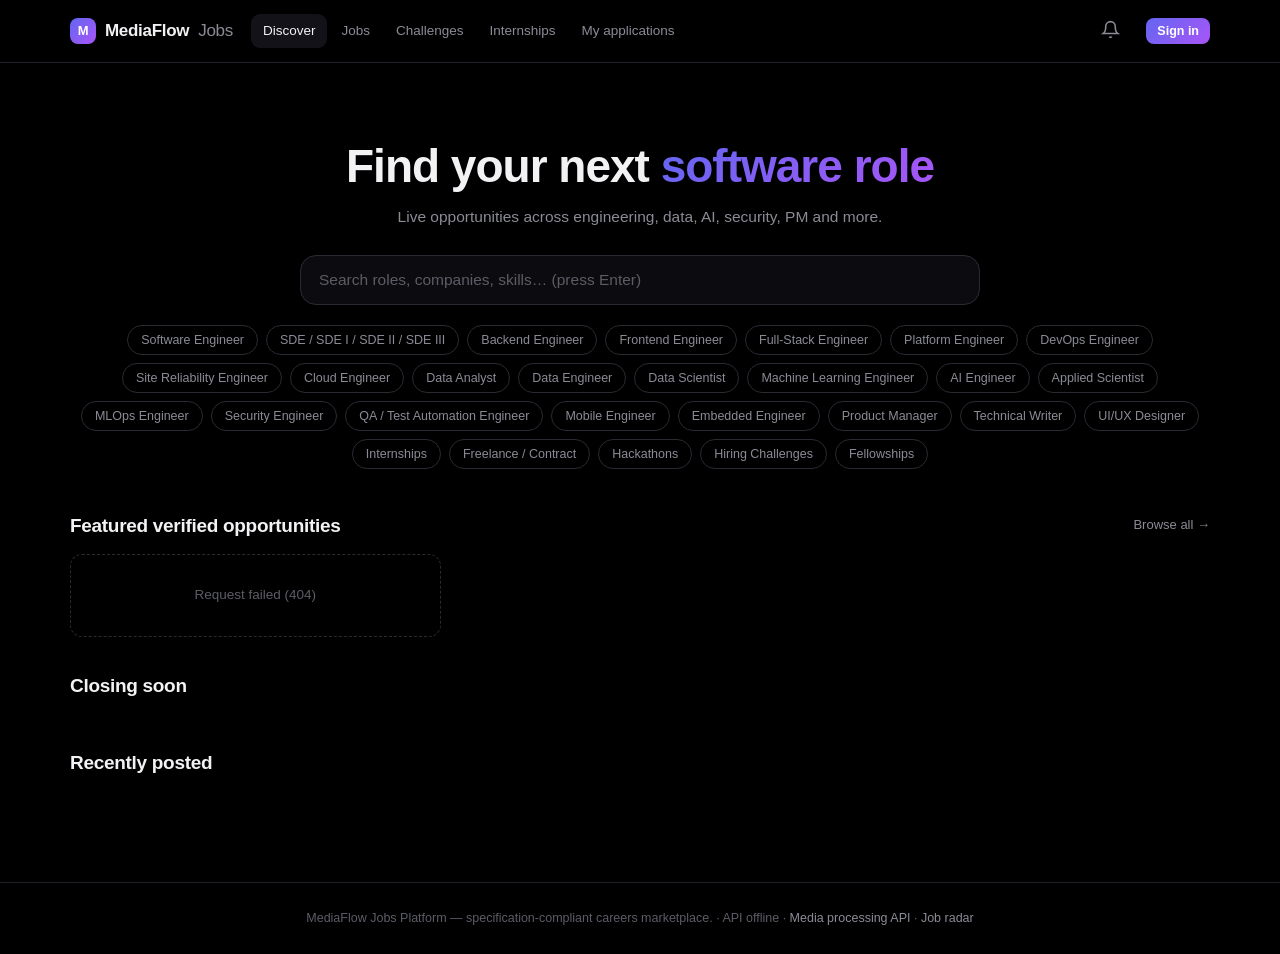
==== public/jobs.html @ 520ce25c "feat: MediaFlow jobs marketplace — auth, pipeline, careers SPA - api/marketplace.py: /api/mf/* platf" ====
<!DOCTYPE html>
<html lang="en">
<head>
<meta charset="UTF-8">
<meta name="viewport" content="width=device-width, initial-scale=1.0">
<meta name="description" content="MediaFlow Jobs — LinkedIn/Unstop-style software careers platform: live opportunities, application pipeline, resume processing.">
<title>MediaFlow Jobs — Software Careers Platform</title>
<style>
:root{
  --bg:#000;--card:#0c0c10;--card2:#121218;--line:#1f1f26;--line2:#2a2a33;
  --txt:#f2f2f5;--mut:#8b8b96;--dim:#5c5c66;
  --ind:#6366f1;--pur:#a855f7;--grad:linear-gradient(135deg,#6366f1,#a855f7);
  --ok:#10b981;--warn:#f59e0b;--bad:#ef4444;
  --r:14px;
}
*{margin:0;padding:0;box-sizing:border-box}
html{scroll-behavior:smooth}
body{background:var(--bg);color:var(--txt);font-family:Inter,-apple-system,BlinkMacSystemFont,"Segoe UI",Roboto,sans-serif;line-height:1.55;-webkit-font-smoothing:antialiased}
a{color:inherit;text-decoration:none}
button{font-family:inherit;cursor:pointer;border:none;background:none;color:inherit}
input,textarea,select{font-family:inherit;color:var(--txt);background:var(--card2);border:1px solid var(--line);border-radius:10px;padding:10px 12px;font-size:14px;outline:none;width:100%}
input:focus,textarea:focus,select:focus{border-color:var(--ind)}
::placeholder{color:var(--dim)}

/* nav */
header{position:sticky;top:0;z-index:50;background:rgba(0,0,0,.82);backdrop-filter:blur(14px);border-bottom:1px solid var(--line)}
.nav{max-width:1180px;margin:0 auto;padding:0 20px;height:62px;display:flex;align-items:center;gap:18px}
.logo{display:flex;align-items:center;gap:9px;font-weight:700;font-size:17px;letter-spacing:-.3px;white-space:nowrap}
.logo .mark{width:26px;height:26px;border-radius:8px;background:var(--grad);display:grid;place-items:center;font-size:13px;color:#fff}
.navlinks{display:flex;gap:2px;overflow-x:auto;flex:1;scrollbar-width:none}
.navlinks::-webkit-scrollbar{display:none}
.navlinks a{padding:7px 12px;border-radius:9px;color:var(--mut);font-size:13.5px;font-weight:500;white-space:nowrap;transition:.15s}
.navlinks a:hover{color:var(--txt);background:var(--card2)}
.navlinks a.on{color:var(--txt);background:var(--card2)}
.bell{position:relative;padding:8px;border-radius:9px;color:var(--mut)}
.bell:hover{color:var(--txt);background:var(--card2)}
.bell .dot{position:absolute;top:5px;right:5px;min-width:16px;height:16px;border-radius:9px;background:var(--pur);font-size:10px;font-weight:700;display:none;place-items:center;padding:0 4px}
.bell.has .dot{display:grid}
.btn{padding:9px 16px;border-radius:10px;font-size:13.5px;font-weight:600;transition:.15s;white-space:nowrap}
.btn.pri{background:var(--grad);color:#fff}
.btn.pri:hover{filter:brightness(1.15)}
.btn.gh{border:1px solid var(--line2);color:var(--txt)}
.btn.gh:hover{background:var(--card2)}
.btn.sm{padding:6px 11px;font-size:12.5px;border-radius:8px}
.btn:disabled{opacity:.45;cursor:not-allowed}

/* layout */
main{max-width:1180px;margin:0 auto;padding:26px 20px 90px}
.view{display:none;animation:fade .18s ease}
.view.on{display:block}
@keyframes fade{from{opacity:0;transform:translateY(4px)}to{opacity:1}}
.grid{display:grid;gap:14px}
.g2{grid-template-columns:1fr 1fr}
.g3{grid-template-columns:repeat(3,1fr)}
.g4{grid-template-columns:repeat(4,1fr)}
@media(max-width:900px){.g3,.g4{grid-template-columns:1fr 1fr}}
@media(max-width:600px){.g2,.g3,.g4{grid-template-columns:1fr}}

/* hero */
.hero{padding:52px 0 8px;text-align:center}
.hero h1{font-size:clamp(30px,5vw,46px);font-weight:800;letter-spacing:-1px;line-height:1.12}
.hero h1 span{background:var(--grad);-webkit-background-clip:text;background-clip:text;color:transparent}
.hero p{color:var(--mut);margin-top:12px;font-size:15.5px}
.searchwrap{max-width:680px;margin:26px auto 0;position:relative}
.bigsearch{padding:15px 18px;border-radius:16px;font-size:15.5px;background:var(--card);border:1px solid var(--line2)}
.sug{position:absolute;left:0;right:0;top:calc(100% + 6px);background:var(--card);border:1px solid var(--line2);border-radius:12px;overflow:hidden;display:none;text-align:left;box-shadow:0 18px 50px rgba(0,0,0,.6)}
.sug.on{display:block}
.sug div{padding:10px 15px;font-size:13.5px;color:var(--mut);cursor:pointer}
.sug div:hover{background:var(--card2);color:var(--txt)}

/* chips */
.chips{display:flex;gap:8px;flex-wrap:wrap;justify-content:center;margin-top:20px}
.chip{padding:7px 13px;border-radius:999px;border:1px solid var(--line2);color:var(--mut);font-size:12.5px;font-weight:500;transition:.15s}
.chip:hover,.chip.on{color:#fff;border-color:transparent;background:var(--grad)}
.filters{display:flex;gap:10px;flex-wrap:wrap;margin:18px 0}
.filters select,.filters input{width:auto;min-width:140px;font-size:13px}

/* cards */
.jcard{background:var(--card);border:1px solid var(--line);border-radius:var(--r);padding:18px;display:flex;flex-direction:column;gap:10px;transition:.15s;cursor:pointer;position:relative}
.jcard:hover{border-color:var(--ind);transform:translateY(-2px)}
.jcard .top{display:flex;gap:12px;align-items:center}
.jcard .av{width:42px;height:42px;border-radius:11px;background:var(--grad);display:grid;place-items:center;font-weight:800;font-size:16px;color:#fff;flex-shrink:0}
.jcard h3{font-size:15px;font-weight:650;letter-spacing:-.2px}
.jcard .co{font-size:12.5px;color:var(--mut)}
.jcard .meta{display:flex;gap:6px;flex-wrap:wrap}
.tag{font-size:11px;padding:3px 9px;border-radius:999px;background:var(--card2);color:var(--mut);border:1px solid var(--line)}
.tag.skill{color:#b9b8ff;border-color:#3b3b6d}
.badge{font-size:10.5px;padding:2px 8px;border-radius:999px;background:rgba(16,185,129,.12);color:var(--ok);border:1px solid rgba(16,185,129,.25);font-weight:600}
.sal{font-size:13px;font-weight:600;color:#c9c7ff}
.days{font-size:11.5px;color:var(--warn)}
.savebtn{position:absolute;top:14px;right:14px;font-size:15px;color:var(--dim);padding:6px;border-radius:8px}
.savebtn:hover{background:var(--card2)}
.savebtn.saved{color:#f59e0b}
.sechead{display:flex;justify-content:space-between;align-items:center;margin:34px 0 14px}
.sechead h2{font-size:19px;font-weight:700;letter-spacing:-.3px}
.sechead .more{font-size:13px;color:var(--mut)}

/* detail */
.dhero{background:var(--card);border:1px solid var(--line);border-radius:var(--r);padding:26px}
.dhero h1{font-size:24px;font-weight:750;letter-spacing:-.4px;margin-top:12px}
.dhero .desc{margin-top:16px;color:#c8c8cf;font-size:14.5px;white-space:pre-wrap}
.actions{display:flex;gap:10px;margin-top:18px;flex-wrap:wrap}
.stat{background:var(--card);border:1px solid var(--line);border-radius:12px;padding:13px 16px;font-size:13px;color:var(--mut)}
.stat b{display:block;color:var(--txt);font-size:19px;font-weight:700}

/* kanban */
.kan{display:grid;grid-template-columns:repeat(6,minmax(230px,1fr));gap:12px;overflow-x:auto;padding-bottom:10px}
.kcol{background:var(--card);border:1px solid var(--line);border-radius:var(--r);padding:12px;min-width:230px}
.kcol h4{font-size:12px;letter-spacing:1px;color:var(--mut);text-transform:uppercase;display:flex;justify-content:space-between;margin-bottom:10px}
.kcard{background:var(--card2);border:1px solid var(--line);border-radius:11px;padding:12px;margin-bottom:9px;font-size:13px}
.kcard b{display:block;font-size:13.5px;margin-bottom:2px}
.kcard .co{color:var(--mut);font-size:12px}
.kcard .mv{display:flex;gap:5px;flex-wrap:wrap;margin-top:9px}
.kcard .mv button{font-size:10.5px;padding:3px 8px;border-radius:6px;border:1px solid var(--line2);color:var(--mut)}
.kcard .mv button:hover{color:#fff;border-color:var(--ind)}
.kcard .note{margin-top:8px;font-size:12px;color:var(--mut)}
.empty{border:1.5px dashed var(--line2);border-radius:12px;padding:30px;text-align:center;color:var(--dim);font-size:13.5px}

/* modal / toast */
.overlay{position:fixed;inset:0;background:rgba(0,0,0,.72);z-index:100;display:none;place-items:center;padding:20px}
.overlay.on{display:grid}
.modal{background:var(--card);border:1px solid var(--line2);border-radius:16px;padding:26px;max-width:420px;width:100%}
.modal h3{font-size:17px;margin-bottom:6px}
.modal p{font-size:13px;color:var(--mut);margin-bottom:16px}
.modal .row{display:flex;gap:9px;margin-top:12px}
#toast{position:fixed;bottom:24px;left:50%;transform:translateX(-50%);z-index:200;display:flex;flex-direction:column;gap:8px;align-items:center}
.tst{background:var(--card2);border:1px solid var(--line2);padding:11px 18px;border-radius:11px;font-size:13.5px;box-shadow:0 10px 40px rgba(0,0,0,.5);animation:fade .2s}
.tst.ok{border-color:rgba(16,185,129,.4)}
.tst.bad{border-color:rgba(239,68,68,.4)}
.pager{display:flex;gap:8px;justify-content:center;margin-top:20px;align-items:center;font-size:13px;color:var(--mut)}
.notif{background:var(--card);border:1px solid var(--line);border-radius:12px;padding:14px 16px;display:flex;justify-content:space-between;gap:14px;align-items:center}
.notif.unread{border-color:#3b3b6d}
.notif .t{font-size:13.5px;font-weight:600}
.notif .b{font-size:12.5px;color:var(--mut)}
.notif .w{font-size:11px;color:var(--dim);white-space:nowrap}
.pill{font-size:10.5px;padding:2px 9px;border-radius:999px;font-weight:600}
.pill.st-SAVED{background:rgba(99,102,241,.15);color:#a5a4ff}
.pill.st-APPLIED{background:rgba(59,130,246,.15);color:#7fb0ff}
.pill.st-SCREENING{background:rgba(245,158,11,.15);color:#fbbf24}
.pill.st-INTERVIEW{background:rgba(168,85,247,.15);color:#c99bff}
.pill.st-OFFER{background:rgba(16,185,129,.15);color:#34d399}
.pill.st-REJECTED{background:rgba(239,68,68,.15);color:#f87171}
.pill.fn-QUEUED{background:rgba(99,102,241,.15);color:#a5a4ff}
.pill.fn-PROCESSING{background:rgba(245,158,11,.15);color:#fbbf24}
.pill.fn-COMPLETED{background:rgba(16,185,129,.15);color:#34d399}
.pill.fn-FAILED{background:rgba(239,68,68,.15);color:#f87171}
.notearea{width:100%;min-height:64px;font-size:12.5px}
footer{border-top:1px solid var(--line);padding:26px 20px;text-align:center;color:var(--dim);font-size:12.5px}
.hidden{display:none!important}
</style>
</head>
<body>

<header>
  <nav class="nav">
    <a class="logo" href="#/"><span class="mark">M</span> MediaFlow <span style="color:var(--mut);font-weight:500">Jobs</span></a>
    <div class="navlinks" id="navlinks">
      <a href="#/" data-v="discover">Discover</a>
      <a href="#/jobs" data-v="jobs">Jobs</a>
      <a href="#/challenges" data-v="challenges">Challenges</a>
      <a href="#/internships" data-v="internships">Internships</a>
      <a href="#/applications" data-v="applications">My applications</a>
    </div>
    <button class="bell" id="bell" title="Notifications"><svg width="19" height="19" viewBox="0 0 24 24" fill="none" stroke="currentColor" stroke-width="2"><path d="M18 8a6 6 0 0 0-12 0c0 7-3 9-3 9h18s-3-2-3-9"/><path d="M13.7 21a2 2 0 0 1-3.4 0"/></svg><span class="dot" id="bellN">0</span></button>
    <button class="btn pri sm" id="authBtn" onclick="Auth.open()">Sign in</button>
    <button class="btn gh sm hidden" id="meBtn" onclick="go('#/profile')"></button>
  </nav>
</header>

<main>
  <!-- DISCOVER -->
  <section class="view" id="v-discover">
    <div class="hero">
      <h1>Find your next <span>software role</span></h1>
      <p>Live opportunities across engineering, data, AI, security, PM and more.</p>
      <div class="searchwrap">
        <input class="bigsearch" id="q1" placeholder="Search roles, companies, skills… (press Enter)">
        <div class="sug" id="sug1"></div>
      </div>
      <div class="chips" id="catChips"></div>
    </div>
    <div class="sechead"><h2>Featured verified opportunities</h2><a class="more" href="#/jobs">Browse all →</a></div>
    <div class="grid g3" id="featJobs"></div>
    <div class="sechead"><h2>Closing soon</h2></div>
    <div class="grid g4" id="soonJobs"></div>
    <div class="sechead"><h2>Recently posted</h2></div>
    <div class="grid g4" id="newJobs"></div>
  </section>

  <!-- JOBS LIST -->
  <section class="view" id="v-jobs">
    <h1 style="font-size:26px;font-weight:750;letter-spacing:-.5px" id="jobsTitle">All opportunities</h1>
    <div class="filters">
      <input id="fQ" placeholder="Search…" style="min-width:200px">
      <select id="fCat"><option value="">Category: all</option></select>
      <select id="fRemote"><option value="">Work mode: all</option><option>Remote</option><option>Hybrid</option><option>On-site</option></select>
      <select id="fEmp"><option value="">Type: all</option><option>Full-time</option><option>Internship</option><option>Challenge</option><option>Fellowship</option><option>Contract</option></select>
      <input id="fLoc" placeholder="Location…" style="min-width:130px">
      <button class="btn pri sm" onclick="Jobs.search(1)">Apply</button>
    </div>
    <div class="grid g3" id="jobGrid"></div>
    <div class="pager" id="jobPager"></div>
  </section>

  <!-- JOB DETAIL -->
  <section class="view" id="v-detail">
    <button class="btn gh sm" onclick="history.back()" style="margin-bottom:16px">← Back</button>
    <div class="dhero" id="dWrap"></div>
    <div class="sechead"><h2>Similar opportunities</h2></div>
    <div class="grid g3" id="simJobs"></div>
  </section>

  <!-- APPLICATIONS KANBAN -->
  <section class="view" id="v-applications">
    <div style="display:flex;justify-content:space-between;align-items:center;flex-wrap:wrap;gap:12px">
      <h1 style="font-size:24px;font-weight:750;letter-spacing:-.4px">My pipeline</h1>
      <span style="font-size:12.5px;color:var(--mut)" id="authWarn"></span>
    </div>
    <div class="kan" id="kanban" style="margin-top:18px"></div>
  </section>

  <!-- NOTIFICATIONS -->
  <section class="view" id="v-notifications">
    <h1 style="font-size:24px;font-weight:750;letter-spacing:-.4px;margin-bottom:18px">Notifications</h1>
    <div class="grid" id="notifList"></div>
  </section>

  <!-- PROFILE -->
  <section class="view" id="v-profile">
    <h1 style="font-size:24px;font-weight:750;letter-spacing:-.4px;margin-bottom:18px">My profile</h1>
    <div class="grid g2">
      <div class="jcard" style="cursor:default">
        <h3 style="font-size:15px">Profile details</h3>
        <label style="font-size:12px;color:var(--mut)">Display name</label>
        <input id="pName">
        <label style="font-size:12px;color:var(--mut)">Headline</label>
        <input id="pHead" placeholder="e.g. AI Engineer @ LPU · building agents">
        <label style="font-size:12px;color:var(--mut)">Location</label>
        <input id="pLoc" placeholder="e.g. Bengaluru, India">
        <label style="font-size:12px;color:var(--mut)">Bio</label>
        <textarea id="pBio" rows="3"></textarea>
        <label style="font-size:12px;color:var(--mut)">Profile visibility</label>
        <select id="pVis"><option value="private">Private</option><option value="recruiters">Recruiters only</option><option value="public">Public</option></select>
        <div class="row" style="display:flex;gap:9px;margin-top:12px">
          <button class="btn pri" onclick="Profile.save()">Save changes</button>
        </div>
      </div>
      <div class="grid" style="align-content:start">
        <div class="jcard" style="cursor:default">
          <h3 style="font-size:15px">Resume / portfolio <span style="color:var(--dim);font-weight:400;font-size:11.5px">· processed via MediaFlow pipeline</span></h3>
          <input type="file" id="fileIn" accept=".pdf,.png,.jpg,.jpeg,.webp,.zip,.mp4,.mp3,.wav,.txt" style="padding:8px">
          <button class="btn pri sm" onclick="Files.upload()">Upload</button>
          <div class="grid" id="fileList" style="margin-top:10px"></div>
        </div>
        <div class="jcard" style="cursor:default">
          <h3 style="font-size:15px">Account</h3>
          <p style="font-size:12.5px;color:var(--mut)">Export everything we store about you, or delete your account permanently.</p>
          <div style="display:flex;gap:9px;flex-wrap:wrap;margin-top:10px">
            <button class="btn gh sm" onclick="Profile.export()">Export my data</button>
            <button class="btn gh sm" style="color:var(--bad)" onclick="Profile.deleteAccount()">Delete account</button>
            <button class="btn gh sm" onclick="Auth.logout()">Sign out</button>
          </div>
        </div>
      </div>
    </div>
  </section>
</main>

<!-- auth modal -->
<div class="overlay" id="authOverlay">
  <div class="modal">
    <h3>Sign in to MediaFlow Jobs</h3>
    <p>Track applications, save roles and upload your resume.</p>
    <div id="oauthBtns" class="grid" style="gap:9px"></div>
    <div id="demoBox" class="hidden">
      <p style="margin:16px 0 8px">Live OAuth isn't configured yet — use the demo sign-in (data is not durable production data).</p>
      <input id="demoEmail" placeholder="you@example.com">
      <input id="demoName" placeholder="Your name" style="margin-top:8px">
      <div class="row"><button class="btn pri" style="flex:1" onclick="Auth.demo()">Continue (demo)</button></div>
    </div>
    <div class="row"><button class="btn gh" style="flex:1" onclick="UI.closeAuth()">Close</button></div>
  </div>
</div>

<div id="toast"></div>
<footer>
  MediaFlow Jobs Platform — specification-compliant careers marketplace.
  <span id="modeNote" style="color:var(--dim)"></span> · <a href="/" style="color:var(--mut)">Media processing API</a> · <a href="/radar" style="color:var(--mut)">Job radar</a>
</footer>

<script>
"use strict";
const API="/api/mf";
const CATS=["Software Engineer","SDE / SDE I / SDE II / SDE III","Backend Engineer","Frontend Engineer","Full-Stack Engineer","Platform Engineer","DevOps Engineer","Site Reliability Engineer","Cloud Engineer","Data Analyst","Data Engineer","Data Scientist","Machine Learning Engineer","AI Engineer","Applied Scientist","MLOps Engineer","Security Engineer","QA / Test Automation Engineer","Mobile Engineer","Embedded Engineer","Product Manager","Technical Writer","UI/UX Designer","Internships","Freelance / Contract","Hackathons","Hiring Challenges","Fellowships"];
const STAGES=["SAVED","APPLIED","SCREENING","INTERVIEW","OFFER","REJECTED"];
const MV={SAVED:["APPLIED","REJECTED"],APPLIED:["SCREENING","INTERVIEW","REJECTED"],SCREENING:["INTERVIEW","REJECTED"],INTERVIEW:["OFFER","REJECTED"],OFFER:[],REJECTED:[]};

/* ------- tiny helpers (robust fetch w/ timeouts + error surfaces) ------- */
async function api(path,opts={},timeout=15000){
  const ctl=new AbortController();const t=setTimeout(()=>ctl.abort(),timeout);
  try{
    const r=await fetch(API+path,{...opts,signal:ctl.signal,headers:{"Content-Type":"application/json",...(opts.headers||{})},credentials:"same-origin"});
    let j=null;try{j=await r.json()}catch(e){}
    if(!r.ok||j&&j.error)throw new Error((j&&j.error&&j.error.message)||("Request failed ("+r.status+")"));
    return j;
  }catch(e){
    if(e.name==="AbortError")throw new Error("Request timed out — check your connection and retry.");
    throw e;
  }finally{clearTimeout(t)}
}
function toast(msg,cls=""){const d=document.createElement("div");d.className="tst "+cls;d.textContent=msg;document.getElementById("toast").appendChild(d);setTimeout(()=>d.remove(),3400)}
function esc(s){return String(s==null?"":s).replace(/[&<>"']/g,c=>({"&":"&amp;","<":"&lt;",">":"&gt;",'"':"&quot;","'":"&#39;"}[c]))}
function fmtSal(j){if(!j.salaryMax)return"Stipend / undisclosed";const f=n=>n>=100000?(n/100000).toFixed(n%100000?1:0)+"L":n;return(j.salaryMin?f(j.salaryMin)+"–":"")+f(j.salaryMax)+" "+(j.salaryCurrency||"INR")}
function daysLeft(ts){const d=Math.ceil((ts*1000-Date.now())/86400000);return d<=0?"Closing":d+"d left"}
function ago(ts){const d=Math.floor((Date.now()-ts*1000)/86400000);return d<1?"Today":d+"d ago"}
function go(h){location.hash=h}
const $=s=>document.querySelector(s);

/* ------------------------- auth ------------------------------------- */
const Auth={
  user:null,mode:null,
  async init(){
    try{const p=await api("/auth/providers");this.mode=p.data.mode;
      const box=$("#oauthBtns");
      const mk=(name,label)=>`<button class="btn gh" onclick="Auth.oauth('${name}')">${label}</button>`;
      box.innerHTML=(p.data.google?mk("google","Continue with Google"):"")+(p.data.microsoft?mk("microsoft","Continue with Microsoft"):"");
      const live=p.data.google||p.data.microsoft;
      $("#demoBox").classList.toggle("hidden",!!live);
      $("#modeNote").textContent=live?"":"· demo auth (configure OAuth to go live)";
    }catch(e){$("#modeNote").textContent="· API offline"}
    try{const me=await api("/me");this.user=me.data.user;UI.renderAuth()}
    catch(e){this.user=null;UI.renderAuth()}
    this.pollBell();
  },
  open(){$("#authOverlay").classList.add("on")},
  closeAuth(){UI.closeAuth()},
  async oauth(p){
    try{const r=await fetch(API+"/auth/login/"+p+"?redirect="+encodeURIComponent(location.hash||"#/"),{credentials:"same-origin"});
      const j=await r.json();
      if(r.ok&&j.data&&j.data.url){location=j.data.url;return}
      if(r.status===501){toast("Provider not configured — use the demo sign-in.","bad");return}
      if(r.redirected) return; // browser followed the 302 already
      location.href=API+"/auth/login/"+p+"?redirect="+encodeURIComponent(location.hash||"#/");
    }catch(e){toast("Login failed: "+e.message,"bad")}
  },
  async demo(){
    const email=$("#demoEmail").value.trim(),name=$("#demoName").value.trim();
    if(!email){toast("Enter an email for the demo sign-in","bad");return}
    try{const r=await api("/auth/demo",{method:"POST",body:JSON.stringify({email,name})});
      this.user=r.data.user;UI.closeAuth();UI.renderAuth();toast("Signed in (demo mode) ✦","ok");go("#/");Router()}
    catch(e){toast(e.message,"bad")}
  },
  async logout(){try{await api("/auth/logout",{method:"POST"});this.user=null;UI.renderAuth();toast("Signed out");go("#/")}catch(e){toast(e.message,"bad")}},
  async pollBell(){
    if(!this.user){$("#bell").classList.remove("has");return}
    try{const n=await api("/me/notifications");
      const u=(n.data.unread||0);$("#bellN").textContent=u;$("#bell").classList.toggle("has",u>0);
      if(Router.v==="notifications")Views.notifications();
    }catch(e){}finally{setTimeout(()=>Auth.pollBell(),45000)}
  }
};

/* ------------------------- UI shell ---------------------------------- */
const UI={
  renderAuth(){
    $("#authBtn").classList.toggle("hidden",!!Auth.user);
    $("#meBtn").classList.toggle("hidden",!Auth.user);
    if(Auth.user){$("#meBtn").textContent=(Auth.user.display_name||"Me").split(" ")[0];}
    $("#authWarn").textContent=Auth.user?"":"Sign in to track your applications →";
  },
  closeAuth(){$("#authOverlay").classList.remove("on")},
  nav(v){document.querySelectorAll(".navlinks a").forEach(a=>a.classList.toggle("on",a.dataset.v===v))}
};

/* ------------------------- job cards --------------------------------- */
function jcardHTML(j){
  const saved=j.saved?"♥":"♡";
  return `<div class="jcard" onclick="go('#/job/${j.id}')">
    <button class="savebtn ${j.saved?"saved":""}" onclick="event.stopPropagation();Jobs.toggleSave('${j.id}',this)">${saved}</button>
    <div class="top"><div class="av">${esc(j.company[0]||"J")}</div>
      <div><h3>${esc(j.title)}</h3><div class="co">${esc(j.company)} ${j.isVerified?'<span class="badge">✓ verified</span>':""}</div></div></div>
    <div class="meta"><span class="tag">${esc(j.category)}</span><span class="tag">${esc(j.remoteType)}</span><span class="tag">${esc(j.location)}</span></div>
    <div class="meta">${(j.skills||[]).slice(0,4).map(s=>`<span class="tag skill">${esc(s)}</span>`).join("")}</div>
    <div style="display:flex;justify-content:space-between;align-items:center">
      <span class="sal">${fmtSal(j)}</span><span class="days">${daysLeft(j.expiresAt)}</span></div>
  </div>`;
}

/* ------------------------- views ------------------------------------- */
const Views={
  async discover(){
    try{
      const [feat,recent]=await Promise.all([
        api("/jobs?limit=6"),api("/jobs?limit=40")]);
      const all=recent.data.jobs;
      $("#featJobs").innerHTML=feat.data.jobs.map(jcardHTML).join("")||`<div class="empty">No live opportunities right now.</div>`;
      const soon=all.filter(j=>j.expiresAt*1000-Date.now()<7*86400000).slice(0,4);
      $("#soonJobs").innerHTML=soon.map(jcardHTML).join("")||`<div class="empty">Nothing closing this week.</div>`;
      $("#newJobs").innerHTML=all.slice(0,4).map(jcardHTML).join("")||`<div class="empty">Nothing new.</div>`;
    }catch(e){$("#featJobs").innerHTML=`<div class="empty">${esc(e.message)}</div>`}
  },
  async jobs(page=1,cat=null){
    cat=cat||Jobs.cat;const params=new URLSearchParams();
    const q=$("#fQ").value.trim();if(q)params.set("q",q);
    if(cat)params.set("category",cat);
    if($("#fRemote").value)params.set("remote",$("#fRemote").value);
    if($("#fEmp").value)params.set("employmentType",$("#fEmp").value);
    if($("#fLoc").value.trim())params.set("location",$("#fLoc").value.trim());
    params.set("page",page);params.set("limit",12);
    try{
      const r=await api("/jobs?"+params.toString());
      $("#jobGrid").innerHTML=r.data.jobs.map(jcardHTML).join("")||`<div class="empty">No matches — try clearing filters.</div>`;
      const total=r.data.total,pages=Math.ceil(total/12);
      $("#jobPager").innerHTML=(pages>1?`<button class="btn gh sm" ${page<=1?"disabled":""} onclick="Jobs.search(${page-1})">← Prev</button>`:"")+
        `<span>Page ${page} of ${pages} · ${total} roles</span>`+
        (pages>1?`<button class="btn gh sm" ${page>=pages?"disabled":""} onclick="Jobs.search(${page+1})">Next →</button>`:"");
    }catch(e){$("#jobGrid").innerHTML=`<div class="empty">${esc(e.message)}</div>`}
  },
  async detail(id){
    try{
      const r=await api("/jobs/"+id);const j=r.data.job;
      $("#dWrap").innerHTML=`
        <div style="display:flex;gap:14px;align-items:center">
          <div class="av" style="width:52px;height:52px;font-size:20px">${esc(j.company[0])}</div>
          <div><h1>${esc(j.title)} ${j.isVerified?'<span class="badge">✓ verified</span>':""}</h1>
          <div class="co" style="color:var(--mut);font-size:14px">${esc(j.company)} · ${esc(j.location)} · ${esc(j.remoteType)} · ${esc(j.employmentType)}</div></div>
        </div>
        <div class="meta" style="display:flex;gap:6px;flex-wrap:wrap;margin-top:14px">
          <span class="tag">${esc(j.category)}</span><span class="tag">${esc(j.experienceLevel)}</span>
          ${(j.skills||[]).map(s=>`<span class="tag skill">${esc(s)}</span>`).join("")}</div>
        <div style="margin-top:14px;display:flex;gap:18px;flex-wrap:wrap">
          <span class="sal">${fmtSal(j)}</span><span class="days">⏳ ${daysLeft(j.expiresAt)}</span><span style="font-size:12px;color:var(--dim)">posted ${ago(j.postedAt)}</span></div>
        <div class="desc">${esc(j.description)}</div>
        <div class="actions">
          <button class="btn pri" onclick="Jobs.apply('${j.id}')">Apply / track →</button>
          <button class="btn gh" onclick="Jobs.toggleSave('${j.id}',this)">${j.saved?"♥ Saved":"♡ Save"}</button>
          <button class="btn gh" onclick="Jobs.share('${j.id}')">Share</button>
          <button class="btn gh" onclick="toast('Reported — our moderation team will review.')">Report</button>
        </div>`;
      $("#simJobs").innerHTML=(r.data.similar||[]).map(jcardHTML).join("")||`<div class="empty">No similar roles.</div>`;
    }catch(e){$("#dWrap").innerHTML=`<div class="empty">${esc(e.message)}</div>`}
  },
  async applications(){
    if(!Auth.user){$("#kanban").innerHTML=`<div class="empty">Sign in to build your pipeline.<br><br><button class="btn pri" onclick="Auth.open()">Sign in</button></div>`;return}
    try{
      const r=await api("/me/applications?limit=100");
      const cols=STAGES.map(st=>{
        const cards=r.data.applications.filter(a=>a.status===st);
        const inner=cards.map(a=>`
          <div class="kcard"><b>${esc(a.job? a.job.title : "Role removed")}</b><span class="co">${esc(a.job?a.job.company:"")}</span>
            <div class="mv">${(MV[a.status]||[]).map(n=>`<button onclick="Apps.move('${a.id}','${n}')">${n}</button>`).join("")||""}</div>
            ${a.next_action?`<div class="note">▸ ${esc(a.next_action)}</div>`:""}
            <div class="note" style="margin-top:6px">${a.private_notes?esc(a.private_notes.slice(0,120)):""}
              <button style="color:#a5a4ff;font-size:11px" onclick="Apps.notes('${a.id}')">notes</button>
              <button style="color:var(--dim);font-size:11px" onclick="Apps.remove('${a.id}')">delete</button></div></div>`).join("");
        return `<div class="kcol"><h4>${st}<span>${cards.length}</span></h4>${inner||`<div style="height:8px"></div>`}</div>`;
      }).join("");
      $("#kanban").innerHTML=cols||`<div class="empty">Save or apply to roles to populate your board.</div>`;
    }catch(e){$("#kanban").innerHTML=`<div class="empty">${esc(e.message)}</div>`}
  },
  async notifications(){
    if(!Auth.user){$("#notifList").innerHTML=`<div class="empty">Sign in to see notifications.</div>`;return}
    try{
      const r=await api("/me/notifications");
      $("#notifList").innerHTML=r.data.notifications.map(n=>`
        <div class="notif ${n.read_at?"":"unread"}">
          <div><div class="t">${esc(n.title)}</div><div class="b">${esc(n.body)}</div></div>
          <div style="display:flex;gap:12px;align-items:center">
            <span class="w">${ago(n.created_at)}</span>
            ${n.read_at?"":`<button class="btn gh sm" onclick="Notifs.read('${n.id}')">Mark read</button>`}</div></div>`).join("")
        ||`<div class="empty">No notifications yet.</div>`;
    }catch(e){$("#notifList").innerHTML=`<div class="empty">${esc(e.message)}</div>`}
  },
  async profile(){
    if(!Auth.user){go("#/");Auth.open();return}
    const u=Auth.user;
    $("#pName").value=u.display_name||"";$("#pHead").value=u.headline||"";
    $("#pLoc").value=u.location||"";$("#pBio").value=u.bio||"";$("#pVis").value=u.profile_visibility||"private";
    Files.list();
  }
};

/* ------------------------- actions ----------------------------------- */
const Jobs={
  cat:null,cache:{},
  search(p=1){Views.jobs(p,this.cat)},
  setCat(c){this.cat=(this.cat===c?null:c);Views.jobs(1,this.cat)},
  async toggleSave(id,btn){
    if(!Auth.user){Auth.open();return}
    try{const saved=btn&&btn.classList&&btn.classList.contains("saved");
      if(saved||btn&&btn.textContent&&btn.textContent.includes("♥")){
        await api(`/jobs/${id}/save`,{method:"DELETE"});toast("Removed from shortlist");
        if(btn){if(btn.classList.contains("savebtn")){btn.classList.remove("saved");btn.textContent="♡"}else btn.textContent="♡ Save"}
      }else{
        await api(`/jobs/${id}/save`,{method:"POST",body:"{}"});toast("Saved to your shortlist","ok");
        if(btn){if(btn.classList.contains("savebtn")){btn.classList.add("saved");btn.textContent="♥"}else btn.textContent="♥ Saved"}
      }
      if(Router.v==="detail")Views.detail(Router.arg);
    }catch(e){toast(e.message,"bad")}
  },
  async apply(id){
    if(!Auth.user){Auth.open();return}
    try{const r=await api(`/jobs/${id}/applications`,{method:"POST",body:"{}"});
      toast(r.data.created?"Added to your pipeline (SAVED)":"Already in your pipeline");
      go("#/applications");Router();
    }catch(e){toast(e.message,"bad")}
  },
  share(id){
    const url=location.origin+"/careers#/job/"+id;
    if(navigator.clipboard)navigator.clipboard.writeText(url).then(()=>toast("Link copied","ok"));
    else toast(url);
  }
};
const Apps={
  async move(aid,st){
    try{const r=await api("/applications/"+aid,{method:"PATCH",body:JSON.stringify({status:st})});
      toast("Moved to "+st,"ok");Views.applications();Auth.pollBell();
    }catch(e){toast(e.message,"bad")}
  },
  async notes(aid){
    const v=prompt("Private notes (only you can see these):")||"";
    const d=prompt("Next action (optional, e.g. 'Prep for round 2'):");
    try{await api("/applications/"+aid,{method:"PATCH",body:JSON.stringify({private_notes:v,next_action:d||""})});
      toast("Notes saved","ok");Views.applications()}catch(e){toast(e.message,"bad")}
  },
  async remove(aid){
    if(!confirm("Remove this application from your pipeline?"))return;
    try{await api("/applications/"+aid,{method:"DELETE"});toast("Removed");Views.applications()}catch(e){toast(e.message,"bad")}
  }
};
const Notifs={
  async read(id){try{await api(`/me/notifications/${id}/read`,{method:"POST",body:"{}"});Views.notifications();Auth.pollBell()}catch(e){toast(e.message,"bad")}}
};
const Files={
  async upload(){
    if(!Auth.user){Auth.open();return}
    const f=$("#fileIn").files[0];if(!f){toast("Choose a file first","bad");return}
    if(f.size>25*1024*1024){toast("Max size is 25 MB","bad");return}
    try{
      const pre=await api("/me/files/presign",{method:"POST",body:JSON.stringify({fileName:f.name,contentType:f.type||"application/octet-stream",sizeBytes:f.size})});
      // link to the existing media-processing pipeline
      await api("/me/files/"+pre.data.file.id,{method:"PATCH",body:JSON.stringify({processingStatus:"PROCESSING"})});
      toast("Queued for MediaFlow processing…","ok");
      setTimeout(()=>this.setStatus(pre.data.file.id,"COMPLETED"),4000);
      this.list();
    }catch(e){toast(e.message,"bad")}
  },
  async setStatus(fid,st){try{await api("/me/files/"+fid,{method:"PATCH",body:JSON.stringify({processingStatus:st})});this.list()}catch(e){}},
  async list(){
    if(!Auth.user)return;
    try{const r=await api("/me/files");
      $("#fileList").innerHTML=r.data.files.map(f=>`
        <div style="display:flex;justify-content:space-between;gap:10px;align-items:center;border:1px solid var(--line);border-radius:10px;padding:9px 12px">
          <span style="font-size:12.5px">${esc(f.file_name)}<br><span style="color:var(--dim);font-size:11px">${(f.size_bytes/1048576).toFixed(1)} MB</span></span>
          <span class="pill fn-${f.processing_status}">${f.processing_status}</span></div>`).join("")
        ||`<div class="empty" style="padding:16px">No uploads yet.</div>`;
    }catch(e){$("#fileList").innerHTML=`<div class="empty">${esc(e.message)}</div>`}
  }
};
const Profile={
  async save(){
    try{const r=await api("/me",{method:"PATCH",body:JSON.stringify({
      display_name:$("#pName").value.trim(),headline:$("#pHead").value.trim(),
      location:$("#pLoc").value.trim(),bio:$("#pBio").value.trim(),profile_visibility:$("#pVis").value})});
      Auth.user=r.data.user;UI.renderAuth();toast("Profile saved","ok")}catch(e){toast(e.message,"bad")}
  },
  async export(){
    try{const [me,apps,files,nots]=await Promise.all([api("/me"),api("/me/applications?limit=100"),api("/me/files"),api("/me/notifications")]);
      const blob=new Blob([JSON.stringify({me:me.data,applications:apps.data,files:files.data,notifications:nots.data},null,2)],{type:"application/json"});
      const a=document.createElement("a");a.href=URL.createObjectURL(blob);a.download="mediaflow-account-export.json";a.click();
      toast("Export downloaded","ok")}catch(e){toast(e.message,"bad")}
  },
  async deleteAccount(){
    if(!confirm("Permanently delete your account, applications, files and notifications?"))return;
    if(!confirm("This cannot be undone. Delete anyway?"))return;
    try{await api("/me",{method:"DELETE"});Auth.user=null;UI.renderAuth();toast("Account deleted");go("#/")}catch(e){toast(e.message,"bad")}
  }
};

/* ------------------------- router ------------------------------------- */
const Router={
  v:"discover",arg:null,
  handle(){
    const h=location.hash.replace(/^#/,"")||"/";
    const parts=h.split("/").filter(Boolean);
    const views=document.querySelectorAll(".view");
    views.forEach(v=>v.classList.remove("on"));
    let v="discover",arg=null;
    if(parts[0]==="jobs"&&parts[1]){v="detail";arg=parts[1]}
    else if(parts[0]==="jobs"||parts[0]==="challenges"||parts[0]==="internships"){
      v="jobs";
      if(parts[0]==="challenges")Jobs.cat="Hackathons";
      else if(parts[0]==="internships")Jobs.cat="Internships";
      else if(Router.v!=="jobs")Jobs.cat=null;
      $("#jobsTitle").textContent=parts[0]==="challenges"?"Challenges & hackathons":parts[0]==="internships"?"Internships & fellowships":"All opportunities";
    }
    else if(parts[0]==="applications")v="applications";
    else if(parts[0]==="notifications")v="notifications";
    else if(parts[0]==="profile")v="profile";
    this.v=v;this.arg=arg;
    $("#v-"+v).classList.add("on");
    UI.nav(v==="detail"||v==="jobs"?(parts[0]==="challenges"?"challenges":parts[0]==="internships"?"internships":"jobs"):v);
    if(v==="discover")Views.discover();
    if(v==="jobs")Views.jobs(1,Jobs.cat);
    if(v==="detail")Views.detail(arg);
    if(v==="applications")Views.applications();
    if(v==="notifications")Views.notifications();
    if(v==="profile")Views.profile();
    window.scrollTo(0,0);
  }
};
window.addEventListener("hashchange",()=>Router.handle());

/* ------------------------- boot --------------------------------------- */
(function boot(){
  // category chips + filters
  $("#catChips").innerHTML=CATS.map(c=>`<button class="chip" onclick="Jobs.setCat('${esc(c).replace(/'/g,"\\'")}')">${esc(c)}</button>`).join("");
  $("#fCat").innerHTML=`<option value="">Category: all</option>`+CATS.map(c=>`<option>${esc(c)}</option>`).join("");
  // search enter + suggestions
  const wire=(inp,sug)=>{ 
    inp.addEventListener("keydown",e=>{if(e.key==="Enter"){go("#/jobs");$("#fQ").value=inp.value;Views.jobs(1)}});
    inp.addEventListener("input",()=>{});
    sug.addEventListener("click",()=>{go("#/jobs");Views.jobs(1)});
  };
  wire($("#q1"),$("#sug1"));
  $("#fCat").addEventListener("change",()=>{Jobs.cat=$("#fCat").value||null;Views.jobs(1,Jobs.cat)});
  $("#bell").addEventListener("click",()=>go("#/notifications"));
  Auth.init();
  Router.handle();
})();
</script>
</body>
</html>
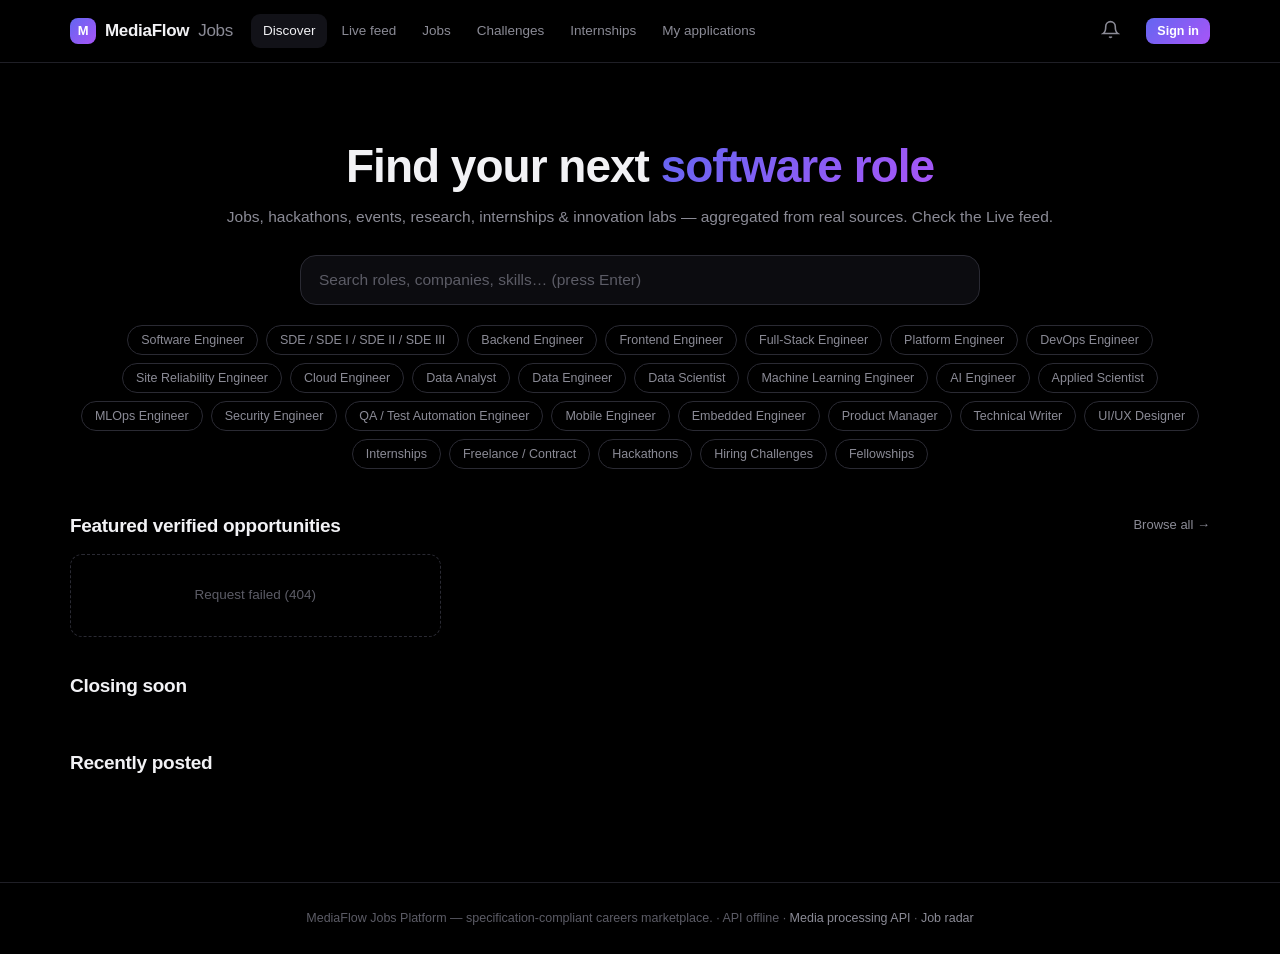
==== commit f3d384ae: "feat: live opportunity discovery — connect real sources, all 7 types - /api/mf/discover: merges runt" ====
--- a/public/jobs.html
+++ b/public/jobs.html
@@ -156,6 +156,7 @@
     <a class="logo" href="#/"><span class="mark">M</span> MediaFlow <span style="color:var(--mut);font-weight:500">Jobs</span></a>
     <div class="navlinks" id="navlinks">
       <a href="#/" data-v="discover">Discover</a>
+      <a href="#/live" data-v="live">Live feed</a>
       <a href="#/jobs" data-v="jobs">Jobs</a>
       <a href="#/challenges" data-v="challenges">Challenges</a>
       <a href="#/internships" data-v="internships">Internships</a>
@@ -172,7 +173,7 @@
   <section class="view" id="v-discover">
     <div class="hero">
       <h1>Find your next <span>software role</span></h1>
-      <p>Live opportunities across engineering, data, AI, security, PM and more.</p>
+      <p>Jobs, hackathons, events, research, internships & innovation labs — aggregated from real sources. Check the <a href="#/live" style="color:var(--acc)">Live feed</a>.</p>
       <div class="searchwrap">
         <input class="bigsearch" id="q1" placeholder="Search roles, companies, skills… (press Enter)">
         <div class="sug" id="sug1"></div>
@@ -188,6 +189,20 @@
   </section>
 
   <!-- JOBS LIST -->
+  <!-- LIVE FEED -->
+  <section class="view" id="v-live">
+    <h1 style="font-size:26px;font-weight:750;letter-spacing:-.5px">Live feed <span style="font-size:12px;color:var(--mut);font-weight:500">aggregated from real sources, refreshed hourly</span></h1>
+    <div class="filters" style="margin-top:14px">
+      <input id="lvQ" placeholder="Search jobs, hackathons, events, research…" style="min-width:260px" onkeydown="if(event.key==='Enter')Live.search(1)">
+      <button class="btn pri sm" onclick="Live.search(1)">Search</button>
+      <span id="lvStatus" style="font-size:12px;color:var(--mut)"></span>
+    </div>
+    <div class="chips" id="lvChips" style="justify-content:flex-start;margin-top:10px"></div>
+    <div class="grid g3" id="lvGrid" style="margin-top:16px"></div>
+    <div class="pager" id="lvPager"></div>
+  </section>
+
+  <!-- JOBS -->
   <section class="view" id="v-jobs">
     <h1 style="font-size:26px;font-weight:750;letter-spacing:-.5px" id="jobsTitle">All opportunities</h1>
     <div class="filters">
@@ -386,6 +401,32 @@
   </div>`;
 }
 
+/* ------------------------- live feed --------------------------------- */
+const TYPES={JOB:"Jobs",INTERNSHIP:"Internships",HACKATHON:"Hackathons",EVENT:"Events",
+  RESEARCH:"Research",FELLOWSHIP:"Fellowships",INNOVATION_LAB:"Innovation labs"};
+const Live={type:"",page:1,
+  setType(t){Live.type=t;Views.live(1)},
+  search(p){Views.live(p)},
+  chips(){$("#lvChips").innerHTML=
+    `<button class="chip ${!Live.type?"on":""}" style="${!Live.type?"":""}" onclick="Live.setType('')">All types</button>`+
+    Object.entries(TYPES).map(([k,l])=>`<button class="chip ${Live.type===k?"on":""}" onclick="Live.setType('${k}')">${l}</button>`).join("");}
+};
+function liveCardHTML(j){
+  const src=(j.source||"").toUpperCase();
+  const open=j.live?`onclick="window.open('${(j.applyUrl||"").replace(/'/g,"%27")}','_blank')"`
+                   :`onclick="go('#/job/${j.id}')"`;
+  const tname=TYPES[j.type]||j.type||"Opportunity";
+  return `<div class="jcard" ${open}>
+    <div class="top"><div class="av">${esc(j.company[0]||"O")}</div>
+      <div><h3>${esc(j.title)}</h3><div class="co">${esc(j.company)}
+        ${j.live?'<span class="badge" style="background:rgba(99,102,241,.15);color:#a5b4fc">⚡ '+esc(src)+'</span>':(j.isVerified?'<span class="badge">✓ verified</span>':"")}</div></div></div>
+    <div class="meta"><span class="tag" style="background:rgba(99,102,241,.12)">${esc(tname)}</span><span class="tag">${esc(j.category)}</span><span class="tag">${esc(j.remoteType)}</span><span class="tag">${esc(j.location)}</span></div>
+    <div class="meta">${(j.skills||[]).slice(0,4).map(s=>`<span class="tag skill">${esc(s)}</span>`).join("")}</div>
+    <div style="display:flex;justify-content:space-between;align-items:center">
+      <span class="sal">${fmtSal(j)}</span><span class="days">${j.live?"live now":daysLeft(j.expiresAt)}</span></div>
+  </div>`;
+}
+
 /* ------------------------- views ------------------------------------- */
 const Views={
   async discover(){
@@ -398,6 +439,24 @@
       $("#soonJobs").innerHTML=soon.map(jcardHTML).join("")||`<div class="empty">Nothing closing this week.</div>`;
       $("#newJobs").innerHTML=all.slice(0,4).map(jcardHTML).join("")||`<div class="empty">Nothing new.</div>`;
     }catch(e){$("#featJobs").innerHTML=`<div class="empty">${esc(e.message)}</div>`}
+  },
+  async live(page=1){
+    Live.page=page;Live.chips();
+    const params=new URLSearchParams();params.set("page",page);params.set("limit",12);
+    const q=$("#lvQ").value.trim();if(q)params.set("q",q);
+    if(Live.type)params.set("type",Live.type);
+    $("#lvGrid").innerHTML=`<div class="empty">Fetching live opportunities from connected sources…</div>`;
+    try{
+      const r=await api("/discover?"+params.toString());
+      const jobs=r.data.jobs||[];
+      $("#lvGrid").innerHTML=jobs.map(liveCardHTML).join("")||`<div class="empty">Nothing found — try another type or clear the search.</div>`;
+      const total=r.meta.total,pages=Math.ceil(total/12);
+      const srcs=Object.keys(r.data.liveSources||{}).map(s=>s.toUpperCase()).join(" · ");
+      $("#lvStatus").textContent=(r.data.liveCount?`${r.data.liveCount} live`:"")+(srcs?` from ${srcs}`:"");
+      $("#lvPager").innerHTML=(pages>1?`<button class="btn gh sm" ${page<=1?"disabled":""} onclick="Live.search(${page-1})">← Prev</button>`:"")+
+        `<span>Page ${page} of ${pages} · ${total} opportunities</span>`+
+        (pages>1?`<button class="btn gh sm" ${page>=pages?"disabled":""} onclick="Live.search(${page+1})">Next →</button>`:"");
+    }catch(e){$("#lvGrid").innerHTML=`<div class="empty">${esc(e.message)}</div>`;$("#lvStatus").textContent=""}
   },
   async jobs(page=1,cat=null){
     cat=cat||Jobs.cat;const params=new URLSearchParams();
@@ -594,6 +653,7 @@
       else if(Router.v!=="jobs")Jobs.cat=null;
       $("#jobsTitle").textContent=parts[0]==="challenges"?"Challenges & hackathons":parts[0]==="internships"?"Internships & fellowships":"All opportunities";
     }
+    else if(parts[0]==="live")v="live";
     else if(parts[0]==="applications")v="applications";
     else if(parts[0]==="notifications")v="notifications";
     else if(parts[0]==="profile")v="profile";
@@ -602,6 +662,7 @@
     UI.nav(v==="detail"||v==="jobs"?(parts[0]==="challenges"?"challenges":parts[0]==="internships"?"internships":"jobs"):v);
     if(v==="discover")Views.discover();
     if(v==="jobs")Views.jobs(1,Jobs.cat);
+    if(v==="live")Views.live(1);
     if(v==="detail")Views.detail(arg);
     if(v==="applications")Views.applications();
     if(v==="notifications")Views.notifications();
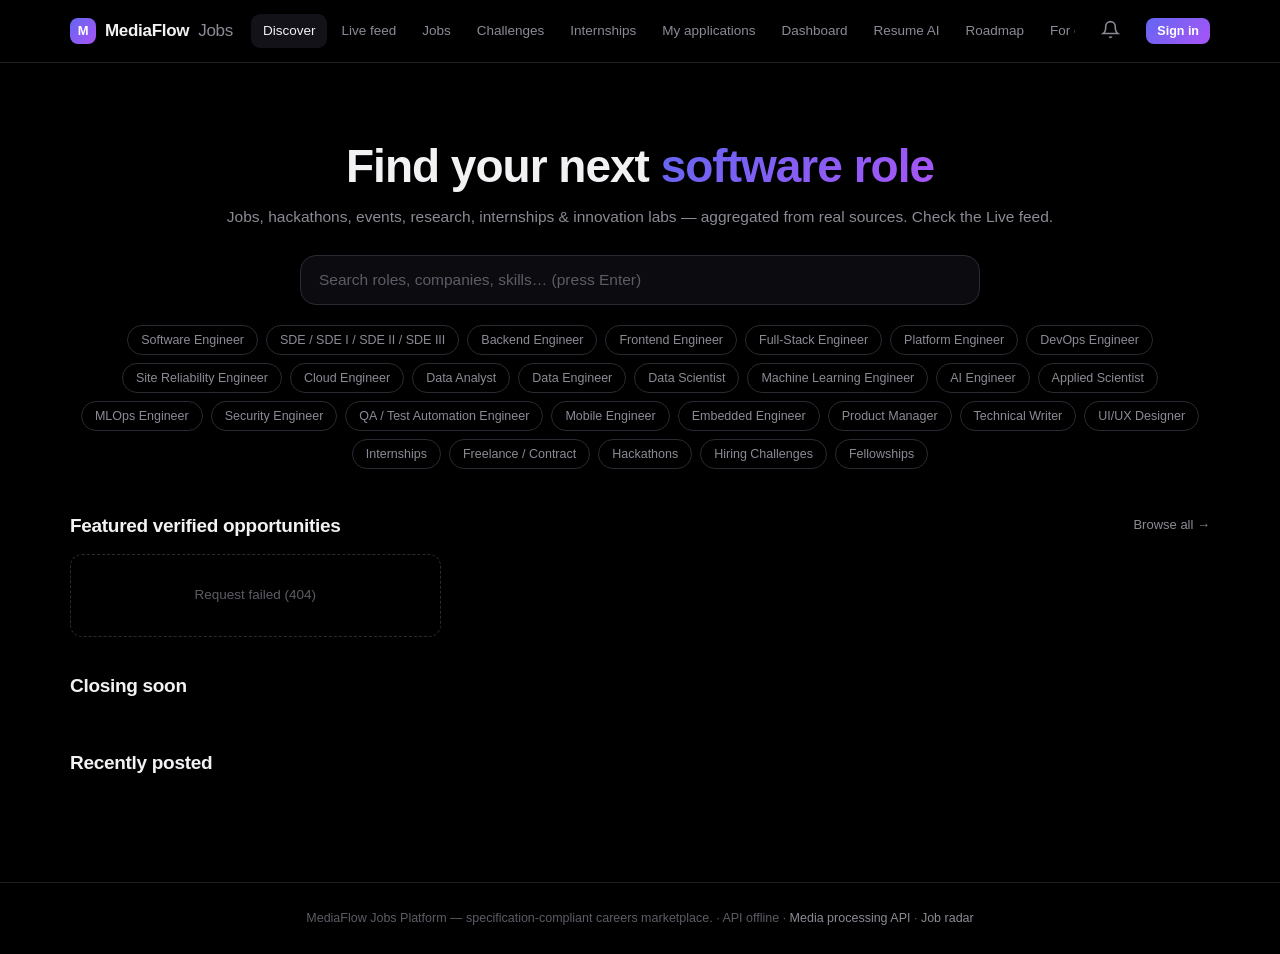
==== commit 75747edf: "feat: career intelligence upgrade — resume AI, explainable matching, roadmap, employer portal - api/" ====
--- a/public/jobs.html
+++ b/public/jobs.html
@@ -147,6 +147,23 @@
 .notearea{width:100%;min-height:64px;font-size:12.5px}
 footer{border-top:1px solid var(--line);padding:26px 20px;text-align:center;color:var(--dim);font-size:12.5px}
 .hidden{display:none!important}
+/* career intelligence */
+.tile{background:var(--card);border:1px solid var(--line);border-radius:var(--r);padding:16px}
+.tile h4{font-size:11.5px;color:var(--mut);font-weight:600;letter-spacing:.4px;text-transform:uppercase;margin-bottom:6px}
+.tile b{font-size:26px;font-weight:750}
+.tile p{font-size:12px;color:var(--mut);margin-top:4px}
+.bar{height:8px;background:var(--card2);border-radius:5px;overflow:hidden;margin:10px 0 4px}
+.bar i{display:block;height:100%;background:var(--grad)}
+.ev{list-style:none;display:grid;gap:6px;margin-top:8px}
+.ev li{font-size:12.5px;color:var(--mut);padding-left:14px;position:relative}
+.ev li:before{content:"·";position:absolute;left:2px;color:var(--ind);font-weight:900}
+.ok-chip{color:var(--ok)} .miss-chip{color:var(--bad);opacity:.85}
+.gapit{border:1px solid var(--line);border-radius:12px;padding:12px 14px;background:var(--card)}
+.gapit h4{font-size:14px;margin-bottom:4px}
+.thr{max-height:260px;overflow:auto;display:grid;gap:8px;margin:10px 0}
+.msgline{border:1px solid var(--line);border-radius:10px;padding:8px 10px;font-size:12.5px}
+.msgline.mine{border-color:var(--ind);background:rgba(99,102,241,.08)}
+.stsel{font-size:11px;padding:3px 6px;border-radius:7px;background:var(--card2);border:1px solid var(--line)}
 </style>
 </head>
 <body>
@@ -161,6 +178,10 @@
       <a href="#/challenges" data-v="challenges">Challenges</a>
       <a href="#/internships" data-v="internships">Internships</a>
       <a href="#/applications" data-v="applications">My applications</a>
+      <a href="#/dash" data-v="dash">Dashboard</a>
+      <a href="#/resume" data-v="resume">Resume AI</a>
+      <a href="#/roadmap" data-v="roadmap">Roadmap</a>
+      <a href="#/employer" data-v="employer">For employers</a>
     </div>
     <button class="bell" id="bell" title="Notifications"><svg width="19" height="19" viewBox="0 0 24 24" fill="none" stroke="currentColor" stroke-width="2"><path d="M18 8a6 6 0 0 0-12 0c0 7-3 9-3 9h18s-3-2-3-9"/><path d="M13.7 21a2 2 0 0 1-3.4 0"/></svg><span class="dot" id="bellN">0</span></button>
     <button class="btn pri sm" id="authBtn" onclick="Auth.open()">Sign in</button>
@@ -221,6 +242,7 @@
   <section class="view" id="v-detail">
     <button class="btn gh sm" onclick="history.back()" style="margin-bottom:16px">← Back</button>
     <div class="dhero" id="dWrap"></div>
+    <div id="dMatch" style="margin-top:14px"></div>
     <div class="sechead"><h2>Similar opportunities</h2></div>
     <div class="grid g3" id="simJobs"></div>
   </section>
@@ -279,6 +301,57 @@
       </div>
     </div>
   </section>
+  <!-- DASHBOARD -->
+  <section class="view" id="v-dash">
+    <h1 style="font-size:24px;font-weight:750;letter-spacing:-.4px">Career dashboard</h1>
+    <p style="color:var(--mut);font-size:13px;margin-top:4px" id="dashHi"></p>
+    <div class="grid g4" id="dashTiles" style="margin-top:16px"></div>
+    <div class="sechead"><h2>Top AI matches</h2><span style="font-size:12px;color:var(--mut)">explainable · based on your resume profile</span></div>
+    <div id="dashMatch"></div>
+    <div class="sechead"><h2>Coming up</h2></div>
+    <div class="grid g2" id="dashDeadlines"></div>
+  </section>
+
+  <!-- RESUME AI -->
+  <section class="view" id="v-resume">
+    <h1 style="font-size:24px;font-weight:750;letter-spacing:-.4px">Resume AI</h1>
+    <p style="color:var(--mut);font-size:13px;margin-top:4px">Paste your resume text. We extract skills, education and projects mechanically — no black box — and you can correct anything before it is used for matching.</p>
+    <div class="grid g2" style="margin-top:16px">
+      <div class="jcard" style="cursor:default">
+        <h3 style="font-size:15px">Your resume</h3>
+        <textarea id="rsText" rows="10" placeholder="Paste resume text here (copy from your PDF)…"></textarea>
+        <label style="display:flex;gap:8px;align-items:flex-start;font-size:12.5px;color:var(--mut);margin-top:10px">
+          <input type="checkbox" id="rsConsent" style="width:auto;margin-top:3px">
+          <span>I consent to MediaFlow processing this resume text to extract my profile for job matching. I can delete it anytime from this page.</span></label>
+        <div style="display:flex;gap:8px;margin-top:10px;flex-wrap:wrap">
+          <button class="btn pri" onclick="Resume.analyze()">Analyze resume</button>
+          <button class="btn gh" style="color:var(--bad)" onclick="Resume.remove()">Delete my resume</button>
+        </div>
+        <p id="rsMeta" style="font-size:11.5px;color:var(--dim);margin-top:8px"></p>
+      </div>
+      <div class="jcard" style="cursor:default">
+        <h3 style="font-size:15px">Extracted profile <span style="color:var(--dim);font-weight:400;font-size:11.5px">· editable — matching uses your corrections</span></h3>
+        <div id="rsParsed"><div class="empty">No resume analyzed yet.</div></div>
+      </div>
+    </div>
+  </section>
+
+  <!-- ROADMAP -->
+  <section class="view" id="v-roadmap">
+    <div style="display:flex;justify-content:space-between;align-items:center;flex-wrap:wrap;gap:10px">
+      <h1 style="font-size:24px;font-weight:750;letter-spacing:-.4px">Career roadmap</h1>
+      <select id="rmRole" style="max-width:280px" onchange="Roadmap.load()"></select>
+    </div>
+    <p style="color:var(--mut);font-size:13px;margin-top:6px">Skill-gap report and a learning plan with real, free resources. A roadmap is a study guide — not a promise of eligibility.</p>
+    <div id="rmWrap" style="margin-top:16px"></div>
+  </section>
+
+  <!-- EMPLOYER PORTAL -->
+  <section class="view" id="v-employer">
+    <h1 style="font-size:24px;font-weight:750;letter-spacing:-.4px">Employer portal</h1>
+    <p style="color:var(--mut);font-size:13px;margin-top:4px">Post opportunities and manage applicants. Verification is manual and honest: your company shows <b style="color:var(--warn)">pending verification</b> until a human reviews it.</p>
+    <div id="empWrap" style="margin-top:16px"></div>
+  </section>
 </main>
 
 <!-- auth modal -->
@@ -297,6 +370,35 @@
   </div>
 </div>
 
+<!-- report modal -->
+<div class="overlay" id="reportOverlay">
+  <div class="modal">
+    <h3>Report this listing</h3>
+    <p style="font-size:12.5px;color:var(--mut)">Reports are human-reviewed. Listings are never auto-removed by reports alone.</p>
+    <select id="rpReason" style="margin-top:10px">
+      <option value="inaccurate">Inaccurate information</option>
+      <option value="expired">Expired / already closed</option>
+      <option value="fraud">Potentially fraudulent</option>
+      <option value="duplicate">Duplicate of another listing</option>
+    </select>
+    <textarea id="rpDetails" rows="3" placeholder="What should we check?" style="margin-top:8px"></textarea>
+    <div class="row" style="margin-top:10px"><button class="btn pri" style="flex:1" onclick="Jobs.sendReport()">Send report</button><button class="btn gh" onclick="$('#reportOverlay').classList.remove('on')">Cancel</button></div>
+  </div>
+</div>
+
+<!-- message thread modal -->
+<div class="overlay" id="msgOverlay">
+  <div class="modal" style="max-width:560px">
+    <h3>Application thread</h3>
+    <div class="thr" id="msgThr"></div>
+    <div style="display:flex;gap:8px">
+      <input id="msgIn" placeholder="Write a message…">
+      <button class="btn pri sm" onclick="Msgs.send()">Send</button>
+    </div>
+    <div class="row" style="margin-top:8px"><button class="btn gh" style="flex:1" onclick="$('#msgOverlay').classList.remove('on')">Close</button></div>
+  </div>
+</div>
+
 <div id="toast"></div>
 <footer>
   MediaFlow Jobs Platform — specification-compliant careers marketplace.
@@ -307,8 +409,8 @@
 "use strict";
 const API="/api/mf";
 const CATS=["Software Engineer","SDE / SDE I / SDE II / SDE III","Backend Engineer","Frontend Engineer","Full-Stack Engineer","Platform Engineer","DevOps Engineer","Site Reliability Engineer","Cloud Engineer","Data Analyst","Data Engineer","Data Scientist","Machine Learning Engineer","AI Engineer","Applied Scientist","MLOps Engineer","Security Engineer","QA / Test Automation Engineer","Mobile Engineer","Embedded Engineer","Product Manager","Technical Writer","UI/UX Designer","Internships","Freelance / Contract","Hackathons","Hiring Challenges","Fellowships"];
-const STAGES=["SAVED","APPLIED","SCREENING","INTERVIEW","OFFER","REJECTED"];
-const MV={SAVED:["APPLIED","REJECTED"],APPLIED:["SCREENING","INTERVIEW","REJECTED"],SCREENING:["INTERVIEW","REJECTED"],INTERVIEW:["OFFER","REJECTED"],OFFER:[],REJECTED:[]};
+const STAGES=["SAVED","APPLIED","ASSESSMENT","SCREENING","INTERVIEW","OFFER","REJECTED"];
+const MV={SAVED:["APPLIED","REJECTED"],APPLIED:["ASSESSMENT","SCREENING","INTERVIEW","REJECTED"],ASSESSMENT:["INTERVIEW","REJECTED"],SCREENING:["INTERVIEW","REJECTED"],INTERVIEW:["OFFER","REJECTED"],OFFER:[],REJECTED:[]};
 
 /* ------- tiny helpers (robust fetch w/ timeouts + error surfaces) ------- */
 async function api(path,opts={},timeout=15000){
@@ -350,13 +452,17 @@
   open(){$("#authOverlay").classList.add("on")},
   closeAuth(){UI.closeAuth()},
   async oauth(p){
-    try{const r=await fetch(API+"/auth/login/"+p+"?redirect="+encodeURIComponent(location.hash||"#/"),{credentials:"same-origin"});
-      const j=await r.json();
-      if(r.ok&&j.data&&j.data.url){location=j.data.url;return}
-      if(r.status===501){toast("Provider not configured — use the demo sign-in.","bad");return}
-      if(r.redirected) return; // browser followed the 302 already
-      location.href=API+"/auth/login/"+p+"?redirect="+encodeURIComponent(location.hash||"#/");
-    }catch(e){toast("Login failed: "+e.message,"bad")}
+    // Full navigation is required: the login endpoint 302s to accounts.google.com,
+    // which a fetch() can never follow cross-origin (CORS). Probe first without
+    // following the redirect so a 501 "not configured" still shows as a toast.
+    const url=API+"/auth/login/"+p+"?redirect="+encodeURIComponent("/careers"+(location.hash||"#/"));
+    try{
+      const r=await fetch(url,{credentials:"same-origin",redirect:"manual"});
+      if(r.type==="opaqueredirect"||r.status===0){location.href=url;return}
+      if(r.ok){location.href=url;return}
+      const j=await r.json().catch(()=>null);
+      toast((j&&j.error&&j.error.message)||"Sign-in failed","bad");
+    }catch(e){location.href=url}
   },
   async demo(){
     const email=$("#demoEmail").value.trim(),name=$("#demoName").value.trim();
@@ -494,9 +600,16 @@
           <button class="btn pri" onclick="Jobs.apply('${j.id}')">Apply / track →</button>
           <button class="btn gh" onclick="Jobs.toggleSave('${j.id}',this)">${j.saved?"♥ Saved":"♡ Save"}</button>
           <button class="btn gh" onclick="Jobs.share('${j.id}')">Share</button>
-          <button class="btn gh" onclick="toast('Reported — our moderation team will review.')">Report</button>
+          <button class="btn gh" onclick="Jobs.report('${j.id}')">Report listing</button>
         </div>`;
       $("#simJobs").innerHTML=(r.data.similar||[]).map(jcardHTML).join("")||`<div class="empty">No similar roles.</div>`;
+      Jobs.loadMatch(id);
+      if((r.data.cautions||[]).length){
+        $("#dWrap").insertAdjacentHTML("beforeend",
+          `<div class="jcard" style="cursor:default;margin-top:14px;border-color:var(--warn)">
+           <h3 style="font-size:14px;color:var(--warn)">⚠ Review before applying</h3>
+           <p style="font-size:12.5px;color:var(--mut)">This listing contains patterns our caution checker flagged: ${r.data.cautions.join(", ")}. We never auto-label listings fraudulent — verify on the official source before sharing personal information.</p></div>`);
+      }
     }catch(e){$("#dWrap").innerHTML=`<div class="empty">${esc(e.message)}</div>`}
   },
   async applications(){
@@ -511,6 +624,7 @@
             ${a.next_action?`<div class="note">▸ ${esc(a.next_action)}</div>`:""}
             <div class="note" style="margin-top:6px">${a.private_notes?esc(a.private_notes.slice(0,120)):""}
               <button style="color:#a5a4ff;font-size:11px" onclick="Apps.notes('${a.id}')">notes</button>
+              <button style="color:#a5a4ff;font-size:11px" onclick="Apps.thread('${a.id}')">chat</button>
               <button style="color:var(--dim);font-size:11px" onclick="Apps.remove('${a.id}')">delete</button></div></div>`).join("");
         return `<div class="kcol"><h4>${st}<span>${cards.length}</span></h4>${inner||`<div style="height:8px"></div>`}</div>`;
       }).join("");
@@ -529,6 +643,63 @@
             ${n.read_at?"":`<button class="btn gh sm" onclick="Notifs.read('${n.id}')">Mark read</button>`}</div></div>`).join("")
         ||`<div class="empty">No notifications yet.</div>`;
     }catch(e){$("#notifList").innerHTML=`<div class="empty">${esc(e.message)}</div>`}
+  },
+  async dash(){
+    if(!Auth.user){$("#dashHi").textContent="Sign in to see your personalized dashboard.";
+      $("#dashTiles").innerHTML="";$("#dashMatch").innerHTML=`<div class="empty">Sign in for AI matches based on your resume.</div>`;
+      $("#dashDeadlines").innerHTML="";return}
+    $("#dashHi").textContent="Everything about your search, in one place — honest numbers only.";
+    try{
+      const [me,apps,res]=await Promise.all([api("/me"),api("/me/applications?limit=100"),api("/resume")]);
+      const list=apps.data.applications||[];
+      const applied=list.filter(a=>a.status!=="SAVED"&&a.status!=="REJECTED").length;
+      const saved=me.data.savedCount||0;
+      const hasResume=!!res.data.resume;
+      $("#dashTiles").innerHTML=`
+        <div class="tile"><h4>Pipeline</h4><b>${list.length}</b><p>roles tracked</p></div>
+        <div class="tile"><h4>Active applications</h4><b>${applied}</b><p>beyond SAVED</p></div>
+        <div class="tile"><h4>Shortlisted</h4><b>${saved}</b><p>saved roles</p></div>
+        <div class="tile"><h4>Resume profile</h4><b>${hasResume?"✓":"—"}</b><p>${hasResume?(res.data.resume.parsed.skills||[]).length+" skills extracted":"upload in Resume AI"}</p></div>`;
+      const m=await api("/match/recommended");
+      $("#dashMatch").innerHTML=(m.data.recommended||[]).map(r=>`
+        <div class="jcard" style="cursor:default;margin-bottom:10px">
+          <div class="top"><div class="av">${esc(r.job.company[0]||"J")}</div>
+          <div><h3><a href="#/job/${r.job.id}" style="color:var(--txt)">${esc(r.job.title)}</a></h3>
+          <div class="co">${esc(r.job.company)} · score ${Math.round(r.match.score*100)}%</div></div></div>
+          <div class="chips2" style="margin-top:8px">
+            ${(r.match.required.matched||[]).map(s=>`<span class="tag skill ok-chip">✓ ${esc(s)}</span>`).join("")}
+            ${(r.match.required.missing||[]).slice(0,4).map(s=>`<span class="tag skill miss-chip">△ ${esc(s)}</span>`).join("")}
+          </div>
+          ${hasResume?"":`<p style="font-size:11.5px;color:var(--dim);margin-top:8px">Scores are job-requirements summaries until you add a resume.</p>`}
+        </div>`).join("")||`<div class="empty">No live opportunities right now.</div>`;
+      const soon=list.filter(a=>a.next_action_at).sort((a,b)=>a.next_action_at-b.next_action_at).slice(0,6);
+      $("#dashDeadlines").innerHTML=soon.map(a=>`
+        <div class="jcard" style="cursor:default"><h3 style="font-size:14px">${esc(a.job?a.job.title:"Role removed")}</h3>
+        <p style="font-size:12.5px;color:var(--mut)">${esc(a.next_action||"Next step")} · ${new Date(a.next_action_at*1000).toLocaleDateString()}</p></div>`).join("")
+        ||`<div class="empty">No next-actions scheduled. Add follow-up reminders on your pipeline cards.</div>`;
+    }catch(e){$("#dashTiles").innerHTML=`<div class="empty">${esc(e.message)}</div>`}
+  },
+  async resume(){
+    if(!Auth.user){Auth.open();return}
+    try{const r=await api("/resume");
+      const res=r.data.resume;
+      $("#rsMeta").textContent=res?`Last analyzed ${new Date(res.created_at*1000).toLocaleString()} · consent recorded`:"No resume on file yet.";
+      if(!res){$("#rsParsed").innerHTML=`<div class="empty">Analyze your first resume to unlock AI matching and roadmaps.</div>`;return}
+      renderParsed(res.parsed);
+    }catch(e){$("#rsParsed").innerHTML=`<div class="empty">${esc(e.message)}</div>`}
+  },
+  async roadmap(role){
+    if(!Auth.user){Auth.open();return}
+    try{
+      const r=await api("/roadmap");
+      const roles=r.data.roles||[];
+      $("#rmRole").innerHTML=`<option value="">Choose a target role…</option>`+roles.map(x=>`<option ${x===role?"selected":""}>${esc(x)}</option>`).join("");
+      if(role)Roadmap.load();else $("#rmWrap").innerHTML=`<div class="empty">Pick a role to generate your skill-gap report and learning plan.</div>`;
+    }catch(e){$("#rmWrap").innerHTML=`<div class="empty">${esc(e.message)}</div>`}
+  },
+  async employer(){
+    if(!Auth.user){Auth.open();return}
+    Emp.render();
   },
   async profile(){
     if(!Auth.user){go("#/");Auth.open();return}
@@ -624,8 +795,8 @@
       Auth.user=r.data.user;UI.renderAuth();toast("Profile saved","ok")}catch(e){toast(e.message,"bad")}
   },
   async export(){
-    try{const [me,apps,files,nots]=await Promise.all([api("/me"),api("/me/applications?limit=100"),api("/me/files"),api("/me/notifications")]);
-      const blob=new Blob([JSON.stringify({me:me.data,applications:apps.data,files:files.data,notifications:nots.data},null,2)],{type:"application/json"});
+    try{const ex=await api("/privacy/export");
+      const blob=new Blob([JSON.stringify(ex.data.export,null,2)],{type:"application/json"});
       const a=document.createElement("a");a.href=URL.createObjectURL(blob);a.download="mediaflow-account-export.json";a.click();
       toast("Export downloaded","ok")}catch(e){toast(e.message,"bad")}
   },
@@ -634,6 +805,226 @@
     if(!confirm("This cannot be undone. Delete anyway?"))return;
     try{await api("/me",{method:"DELETE"});Auth.user=null;UI.renderAuth();toast("Account deleted");go("#/")}catch(e){toast(e.message,"bad")}
   }
+};
+
+/* ------------------------- resume AI ---------------------------------- */
+function renderParsed(p){
+  if(!p){$("#rsParsed").innerHTML=`<div class="empty">Nothing parsed yet.</div>`;return}
+  $("#rsParsed").innerHTML=`
+    <label style="font-size:12px;color:var(--mut)">Skills (edit freely — used for matching)</label>
+    <input id="rpSkills" value="${esc((p.skills||[]).join(", "))}" placeholder="Python, React, SQL…">
+    <div class="grid g3" style="margin-top:10px">
+      <div><label style="font-size:12px;color:var(--mut)">Highest degree</label><input id="rpEdu" value="${esc(p.education||"")}"></div>
+      <div><label style="font-size:12px;color:var(--mut)">Graduation year</label><input id="rpGrad" value="${p.graduation_year||""}"></div>
+      <div><label style="font-size:12px;color:var(--mut)">Experience (years)</label><input id="rpExp" value="${p.experience_years||0}"></div>
+    </div>
+    <label style="font-size:12px;color:var(--mut);margin-top:10px;display:block">Projects</label>
+    ${(p.projects||[]).slice(0,6).map(x=>`<p style="font-size:12.5px;color:var(--mut)">· ${esc(x)}</p>`).join("")||'<p style="font-size:12px;color:var(--dim)">No projects section detected.</p>'}
+    <p style="font-size:11.5px;color:var(--dim);margin-top:10px">${esc(p.extraction_note||"")}</p>
+    <button class="btn pri sm" style="margin-top:10px" onclick="Resume.save()">Save corrections</button>`;
+}
+const Resume={
+  async analyze(){
+    if(!Auth.user){Auth.open();return}
+    const text=$("#rsText").value.trim();
+    if(!text){toast("Paste your resume text first","bad");return}
+    if(!$("#rsConsent").checked){toast("Explicit consent is required to process your resume","bad");return}
+    try{
+      const r=await api("/resume",{method:"POST",body:JSON.stringify({text,consent:true,file_name:"resume.txt"})});
+      toast("Resume analyzed — review the extraction","ok");
+      $("#rsMeta").textContent="Analyzed just now · consent recorded";
+      renderParsed(r.data.resume.parsed);
+    }catch(e){toast(e.message,"bad")}
+  },
+  async save(){
+    const skills=$("#rpSkills").value.split(",").map(s=>s.trim()).filter(Boolean);
+    const patch={skills,education:$("#rpEdu").value.trim()||null,
+      graduation_year:parseInt($("#rpGrad").value)||null,
+      experience_years:parseFloat($("#rpExp").value)||0};
+    try{const r=await api("/resume",{method:"PATCH",body:JSON.stringify({parsed:patch})});
+      toast("Corrections saved — matching now uses them","ok");
+      renderParsed(r.data.resume.parsed)}catch(e){toast(e.message,"bad")}
+  },
+  async remove(){
+    if(!Auth.user)return;
+    if(!confirm("Delete your resume and stop resume processing?"))return;
+    try{await api("/resume",{method:"DELETE"});toast("Resume deleted, consent withdrawn","ok");
+      $("#rsParsed").innerHTML=`<div class="empty">No resume on file yet.</div>`;
+      $("#rsMeta").textContent="No resume on file yet."}catch(e){toast(e.message,"bad")}
+  }
+};
+
+/* ------------------------- roadmap ------------------------------------ */
+const Roadmap={
+  async load(){
+    const role=$("#rmRole").value;
+    if(!role){$("#rmWrap").innerHTML=`<div class="empty">Pick a role first.</div>`;return}
+    try{
+      const r=await api("/roadmap?role="+encodeURIComponent(role));
+      const rd=r.data.roadmap;
+      $("#rmWrap").innerHTML=`
+        <div class="jcard" style="cursor:default">
+          <h3 style="font-size:15px">${esc(rd.role)} — ${Math.round(rd.coverage*100)}% skill coverage</h3>
+          <div class="bar"><i style="width:${Math.round(rd.coverage*100)}%"></i></div>
+          <div class="chips2" style="margin-top:8px">${rd.skills_have.map(s=>`<span class="tag skill ok-chip">✓ ${esc(s)}</span>`).join("")||'<span style="font-size:12px;color:var(--dim)">No target skills in your profile yet.</span>'}</div>
+          <p style="font-size:11.5px;color:var(--dim);margin-top:10px">${esc(rd.note)}</p>
+        </div>
+        <div class="sechead"><h2>Learning plan (${rd.skills_gap.length} skill gaps)</h2></div>
+        <div class="grid g2">${rd.skills_gap.map(g=>`
+          <div class="gapit">
+            <h4>${esc(g.skill)}
+              <select class="stsel" style="float:right" onchange="Roadmap.setStatus('${esc(g.skill).replace(/'/g,"")}','${esc(role).replace(/'/g,"")}',this.value)">
+                <option value="todo" ${g.status==="todo"?"selected":""}>to do</option>
+                <option value="in_progress" ${g.status==="in_progress"?"selected":""}>learning</option>
+                <option value="done" ${g.status==="done"?"selected":""}>done</option>
+              </select></h4>
+            <p style="font-size:12px;color:var(--mut)">${esc(g.suggested_project)}</p>
+            ${(g.resources||[]).map(r2=>`<a href="${r2.url}" target="_blank" rel="noopener" style="display:block;font-size:12.5px;color:#a5a4ff;margin-top:6px">→ ${esc(r2.title)}</a>`).join("")}
+          </div>`).join("")||'<div class="empty">No gaps — you cover the core skills for this role. Read live postings for real requirements.</div>'}
+        </div>
+        <div class="sechead"><h2>Interview prep</h2></div>
+        <ul class="ev">${rd.interview_prep.map(x=>`<li>${esc(x)}</li>`).join("")}</ul>`;
+    }catch(e){$("#rmWrap").innerHTML=`<div class="empty">${esc(e.message)}</div>`}
+  },
+  async setStatus(skill,role,status){
+    try{await api("/roadmap/progress",{method:"POST",body:JSON.stringify({skill,role,status})});
+      toast("Progress: "+status,"ok")}catch(e){toast(e.message,"bad")}
+  }
+};
+
+/* ------------------------- employer portal ----------------------------- */
+const Emp={
+  async render(){
+    try{const r=await api("/employers");
+      const e=r.data.employer;
+      if(!e){$("#empWrap").innerHTML=`
+        <div class="jcard" style="cursor:default;max-width:520px">
+          <h3 style="font-size:15px">Register your company</h3>
+          <label style="font-size:12px;color:var(--mut)">Company name</label><input id="eName" placeholder="e.g. Acme Labs">
+          <label style="font-size:12px;color:var(--mut)">Website</label><input id="eSite" placeholder="https://…">
+          <label style="font-size:12px;color:var(--mut)">About</label><textarea id="eAbout" rows="3" placeholder="What does your company build?"></textarea>
+          <button class="btn pri sm" style="margin-top:10px" onclick="Emp.register()">Register</button>
+          <p style="font-size:11.5px;color:var(--dim);margin-top:8px">One account = one company. Verification is manual and badge-free until approved.</p>
+        </div>`;return}
+      const vs=e.verification_status==="verified"?'<span class="badge">✓ verified</span>':`<span class="tag" style="color:var(--warn)">⏳ ${esc(e.verification_status)} verification</span>`;
+      const jobs=await api("/employers/jobs");
+      const applicants=await api("/employers/applicants?limit=50");
+      $("#empWrap").innerHTML=`
+        <div class="jcard" style="cursor:default"><h3 style="font-size:15px">${esc(e.company_name)} ${vs}</h3>
+          <p style="font-size:12.5px;color:var(--mut)">${esc(e.about||"")}</p></div>
+        <div class="grid g2" style="margin-top:14px">
+          <div class="jcard" style="cursor:default">
+            <h3 style="font-size:15px">Post an opportunity</h3>
+            <input id="jTitle" placeholder="Title *"><input id="jComp" placeholder="Company *" style="margin-top:8px" value="${esc(e.company_name)}">
+            <textarea id="jDesc" rows="3" placeholder="Description *" style="margin-top:8px"></textarea>
+            <input id="jApply" placeholder="Application URL (https://…)" style="margin-top:8px">
+            <div class="grid g2" style="margin-top:8px">
+              <input id="jLoc" placeholder="Location"><input id="jRemote" placeholder="Remote / Hybrid / On-site">
+            </div>
+            <input id="jSkills" placeholder="Skills (comma-separated)" style="margin-top:8px">
+            <div class="grid g2" style="margin-top:8px">
+              <input id="jReq" placeholder="Required skills (comma-sep)"><input id="jPref" placeholder="Preferred skills (comma-sep)">
+            </div>
+            <button class="btn pri sm" style="margin-top:10px" onclick="Emp.post()">Publish (unverified until review)</button>
+          </div>
+          <div class="jcard" style="cursor:default">
+            <h3 style="font-size:15px">Applicants (${(applicants.data.applicants||[]).length})</h3>
+            <div class="grid" id="empApps">${(applicants.data.applicants||[]).map(x=>`
+              <div class="gapit" style="border-color:var(--line2)">
+                <b style="font-size:13px">${esc(x.candidate.display_name||"Candidate")}</b>
+                <span style="font-size:12px;color:var(--mut)"> → ${esc(x.job?x.job.title:"")}</span>
+                <div style="display:flex;gap:8px;align-items:center;margin-top:6px;flex-wrap:wrap">
+                  <span class="tag">${esc(x.application.status)}</span>
+                  <select class="stsel" onchange="Emp.setStatus('${x.application.id}',this.value)">
+                    ${["ASSESSMENT","INTERVIEW","OFFER","REJECTED"].map(s=>`<option>${s}</option>`).join("")}
+                  </select>
+                  <button class="btn gh sm" onclick="Apps.thread('${x.application.id}')">Chat</button>
+                </div>
+              </div>`).join("")||'<div class="empty" style="padding:12px">No applicants yet.</div>'}
+            </div>
+          </div>
+        </div>
+        <div class="sechead"><h2>Your postings (${(jobs.data.jobs||[]).length})</h2></div>
+        <div class="grid g3">${(jobs.data.jobs||[]).map(jcardHTML).join("")||'<div class="empty">Nothing posted yet.</div>'}</div>`;
+    }catch(e){$("#empWrap").innerHTML=`<div class="empty">${esc(e.message)}</div>`}
+  },
+  async register(){
+    const name=$("#eName").value.trim();
+    if(!name){toast("Company name is required","bad");return}
+    try{await api("/employers",{method:"POST",body:JSON.stringify({company_name:name,
+      website:$("#eSite").value.trim()||null,about:$("#eAbout").value.trim()||null})});
+      toast("Registered — verification pending","ok");this.render()}catch(e){toast(e.message,"bad")}
+  },
+  async post(){
+    const body={title:$("#jTitle").value.trim(),company:$("#jComp").value.trim(),
+      description:$("#jDesc").value.trim(),apply_url:$("#jApply").value.trim()||null,
+      location:$("#jLoc").value.trim()||"Remote",remote_type:$("#jRemote").value.trim()||"Remote",
+      category:"Jobs",skills:$("#jSkills").value.split(",").map(s=>s.trim()).filter(Boolean),
+      skills_required:$("#jReq").value.split(",").map(s=>s.trim()).filter(Boolean),
+      skills_preferred:$("#jPref").value.split(",").map(s=>s.trim()).filter(Boolean)};
+    if(!body.title||!body.company||!body.description){toast("Title, company and description are required","bad");return}
+    try{await api("/employers/jobs",{method:"POST",body:JSON.stringify(body)});
+      toast("Published — visible as unverified until reviewed","ok");this.render()}catch(e){toast(e.message,"bad")}
+  },
+  async setStatus(aid,status){
+    try{await api("/employers/applicants/"+aid,{method:"PATCH",body:JSON.stringify({status})});
+      toast("Status updated, candidate notified","ok");this.render()}catch(e){toast(e.message,"bad")}
+  }
+};
+
+/* ------------------------- messaging ---------------------------------- */
+const Msgs={aid:null,
+  open(aid){this.aid=aid;$("#msgOverlay").classList.add("on");this.refresh()},
+  async refresh(){
+    if(!this.aid)return;
+    try{const r=await api("/messages?application_id="+this.aid);
+      const uid=Auth.user&&Auth.user.id;
+      $("#msgThr").innerHTML=(r.data.messages||[]).map(m=>`
+        <div class="msgline ${m.sender_id===uid?"mine":""}">${esc(m.body)}
+        <span style="color:var(--dim);font-size:10.5px"> · ${ago(m.created_at)}</span></div>`).join("")
+        ||'<div class="empty" style="padding:10px">No messages yet — say hello.</div>';
+    }catch(e){$("#msgThr").innerHTML=`<div class="empty">${esc(e.message)}</div>`}
+  },
+  async send(){
+    const body=$("#msgIn").value.trim();
+    if(!body||!this.aid)return;
+    try{await api("/messages",{method:"POST",body:JSON.stringify({application_id:this.aid,body})});
+      $("#msgIn").value="";this.refresh()}catch(e){toast(e.message,"bad")}
+  }
+};
+const AppsChat={};
+Apps.thread=(aid)=>Msgs.open(aid);
+
+/* ------------------------- match panel + reports ---------------------- */
+Jobs.report=(id)=>{Jobs._rid=id;$("#rpDetails").value="";$("#reportOverlay").classList.add("on")};
+Jobs.sendReport=async()=>{
+  try{await api("/jobs/"+Jobs._rid+"/report",{method:"POST",body:JSON.stringify({
+    reason:$("#rpReason").value,details:$("#rpDetails").value.trim()})});
+    $("#reportOverlay").classList.remove("on");toast("Report received — a human will review it","ok");
+  }catch(e){toast(e.message,"bad")}
+};
+Jobs.loadMatch=async(id)=>{
+  const el=$("#dMatch");if(!el)return;
+  if(!Auth.user){el.innerHTML=`<div class="jcard" style="cursor:default"><p style="font-size:12.5px;color:var(--mut)">Sign in to see your personal, explainable match breakdown for this role.</p><button class="btn pri sm" onclick="Auth.open()">Sign in</button></div>`;return}
+  try{
+    const r=await api("/match?job_id="+id);
+    const m=r.data.match;
+    el.innerHTML=`<div class="jcard" style="cursor:default">
+      <h3 style="font-size:15px">AI match breakdown <span style="color:var(--mut);font-weight:400;font-size:12px">· explainable, no black box</span></h3>
+      <div style="display:flex;align-items:center;gap:12px;margin-top:8px">
+        <b style="font-size:24px">${Math.round(m.score*100)}%</b>
+        <div class="bar" style="flex:1;margin:0"><i style="width:${Math.round(m.score*100)}%"></i></div>
+      </div>
+      <div class="chips2" style="margin-top:10px">
+        ${(m.required.matched||[]).map(s=>`<span class="tag skill ok-chip">✓ ${esc(s)}</span>`).join("")}
+        ${(m.required.missing||[]).map(s=>`<span class="tag skill miss-chip">△ missing: ${esc(s)}</span>`).join("")}
+        ${(m.preferred.matched||[]).slice(0,4).map(s=>`<span class="tag skill">+ ${esc(s)}</span>`).join("")}
+      </div>
+      <ul class="ev">${(m.evidence||[]).map(x=>`<li>${esc(x)}</li>`).join("")}</ul>
+      <p style="font-size:11.5px;color:var(--dim);margin-top:8px">${esc(m.uncertainty)}</p>
+      ${r.data.hasResume?"":'<a href="#/resume" style="font-size:12.5px;color:#a5a4ff">→ Upload your resume for a personalized match</a>'}
+    </div>`;
+  }catch(e){el.innerHTML=`<div class="empty">${esc(e.message)}</div>`}
 };
 
 /* ------------------------- router ------------------------------------- */
@@ -654,6 +1045,10 @@
       $("#jobsTitle").textContent=parts[0]==="challenges"?"Challenges & hackathons":parts[0]==="internships"?"Internships & fellowships":"All opportunities";
     }
     else if(parts[0]==="live")v="live";
+    else if(parts[0]==="dash")v="dash";
+    else if(parts[0]==="resume")v="resume";
+    else if(parts[0]==="roadmap")v="roadmap";
+    else if(parts[0]==="employer")v="employer";
     else if(parts[0]==="applications")v="applications";
     else if(parts[0]==="notifications")v="notifications";
     else if(parts[0]==="profile")v="profile";
@@ -666,6 +1061,10 @@
     if(v==="detail")Views.detail(arg);
     if(v==="applications")Views.applications();
     if(v==="notifications")Views.notifications();
+    if(v==="dash")Views.dash();
+    if(v==="resume")Views.resume();
+    if(v==="roadmap")Views.roadmap(parts[1]?decodeURIComponent(parts[1]):null);
+    if(v==="employer")Views.employer();
     if(v==="profile")Views.profile();
     window.scrollTo(0,0);
   }
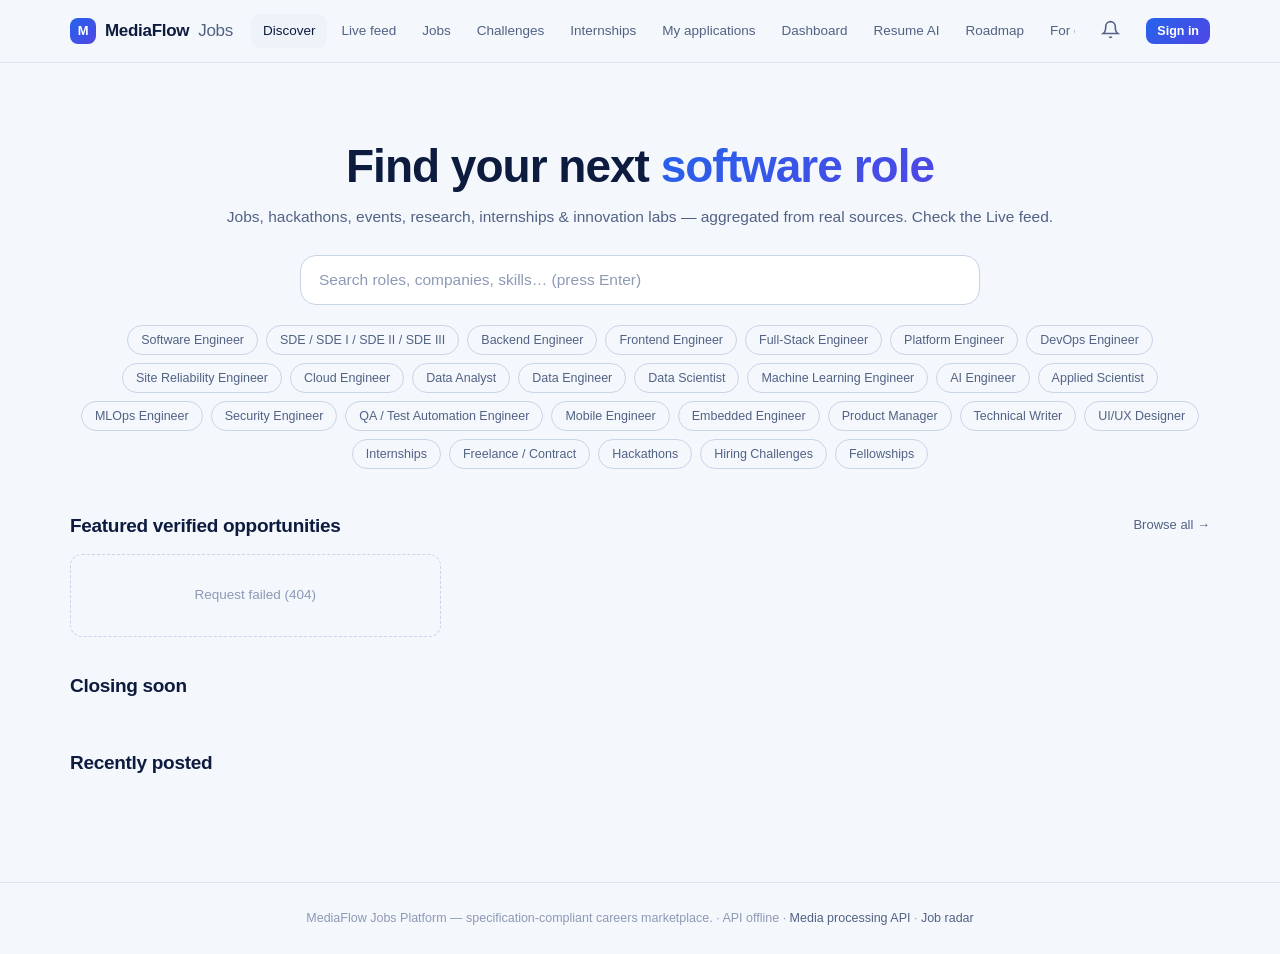
==== commit 33e32969: "feat: premium AI job-detail experience — 9-stage tracker, prep workspace, career copilot, structured" ====
--- a/public/jobs.html
+++ b/public/jobs.html
@@ -7,10 +7,10 @@
 <title>MediaFlow Jobs — Software Careers Platform</title>
 <style>
 :root{
-  --bg:#000;--card:#0c0c10;--card2:#121218;--line:#1f1f26;--line2:#2a2a33;
-  --txt:#f2f2f5;--mut:#8b8b96;--dim:#5c5c66;
-  --ind:#6366f1;--pur:#a855f7;--grad:linear-gradient(135deg,#6366f1,#a855f7);
-  --ok:#10b981;--warn:#f59e0b;--bad:#ef4444;
+  --bg:#f4f7fc;--card:#ffffff;--card2:#eef3fa;--line:#dde5f1;--line2:#c8d4e8;
+  --txt:#0d1b3e;--mut:#526284;--dim:#8d99b5;
+  --ind:#2563eb;--pur:#4f46e5;--grad:linear-gradient(135deg,#2563eb,#4f46e5);
+  --ok:#0d9e6c;--warn:#b45309;--bad:#dc2626;
   --r:14px;
 }
 *{margin:0;padding:0;box-sizing:border-box}
@@ -23,7 +23,7 @@
 ::placeholder{color:var(--dim)}
 
 /* nav */
-header{position:sticky;top:0;z-index:50;background:rgba(0,0,0,.82);backdrop-filter:blur(14px);border-bottom:1px solid var(--line)}
+header{position:sticky;top:0;z-index:50;background:rgba(244,247,252,.88);backdrop-filter:blur(14px);border-bottom:1px solid var(--line)}
 .nav{max-width:1180px;margin:0 auto;padding:0 20px;height:62px;display:flex;align-items:center;gap:18px}
 .logo{display:flex;align-items:center;gap:9px;font-weight:700;font-size:17px;letter-spacing:-.3px;white-space:nowrap}
 .logo .mark{width:26px;height:26px;border-radius:8px;background:var(--grad);display:grid;place-items:center;font-size:13px;color:#fff}
@@ -84,9 +84,9 @@
 .jcard .co{font-size:12.5px;color:var(--mut)}
 .jcard .meta{display:flex;gap:6px;flex-wrap:wrap}
 .tag{font-size:11px;padding:3px 9px;border-radius:999px;background:var(--card2);color:var(--mut);border:1px solid var(--line)}
-.tag.skill{color:#b9b8ff;border-color:#3b3b6d}
+.tag.skill{color:#1d4ed8;border-color:#c9d9f9}
 .badge{font-size:10.5px;padding:2px 8px;border-radius:999px;background:rgba(16,185,129,.12);color:var(--ok);border:1px solid rgba(16,185,129,.25);font-weight:600}
-.sal{font-size:13px;font-weight:600;color:#c9c7ff}
+.sal{font-size:13px;font-weight:600;color:#1e40af}
 .days{font-size:11.5px;color:var(--warn)}
 .savebtn{position:absolute;top:14px;right:14px;font-size:15px;color:var(--dim);padding:6px;border-radius:8px}
 .savebtn:hover{background:var(--card2)}
@@ -98,13 +98,13 @@
 /* detail */
 .dhero{background:var(--card);border:1px solid var(--line);border-radius:var(--r);padding:26px}
 .dhero h1{font-size:24px;font-weight:750;letter-spacing:-.4px;margin-top:12px}
-.dhero .desc{margin-top:16px;color:#c8c8cf;font-size:14.5px;white-space:pre-wrap}
+.dhero .desc{margin-top:16px;color:var(--mut);font-size:14.5px;white-space:pre-wrap}
 .actions{display:flex;gap:10px;margin-top:18px;flex-wrap:wrap}
 .stat{background:var(--card);border:1px solid var(--line);border-radius:12px;padding:13px 16px;font-size:13px;color:var(--mut)}
 .stat b{display:block;color:var(--txt);font-size:19px;font-weight:700}
 
 /* kanban */
-.kan{display:grid;grid-template-columns:repeat(6,minmax(230px,1fr));gap:12px;overflow-x:auto;padding-bottom:10px}
+.kan{display:grid;grid-template-columns:repeat(9,minmax(196px,1fr));gap:12px;overflow-x:auto;padding-bottom:10px}
 .kcol{background:var(--card);border:1px solid var(--line);border-radius:var(--r);padding:12px;min-width:230px}
 .kcol h4{font-size:12px;letter-spacing:1px;color:var(--mut);text-transform:uppercase;display:flex;justify-content:space-between;margin-bottom:10px}
 .kcard{background:var(--card2);border:1px solid var(--line);border-radius:11px;padding:12px;margin-bottom:9px;font-size:13px}
@@ -112,7 +112,7 @@
 .kcard .co{color:var(--mut);font-size:12px}
 .kcard .mv{display:flex;gap:5px;flex-wrap:wrap;margin-top:9px}
 .kcard .mv button{font-size:10.5px;padding:3px 8px;border-radius:6px;border:1px solid var(--line2);color:var(--mut)}
-.kcard .mv button:hover{color:#fff;border-color:var(--ind)}
+.kcard .mv button:hover{color:var(--ind);border-color:var(--ind)}
 .kcard .note{margin-top:8px;font-size:12px;color:var(--mut)}
 .empty{border:1.5px dashed var(--line2);border-radius:12px;padding:30px;text-align:center;color:var(--dim);font-size:13.5px}
 
@@ -129,18 +129,24 @@
 .tst.bad{border-color:rgba(239,68,68,.4)}
 .pager{display:flex;gap:8px;justify-content:center;margin-top:20px;align-items:center;font-size:13px;color:var(--mut)}
 .notif{background:var(--card);border:1px solid var(--line);border-radius:12px;padding:14px 16px;display:flex;justify-content:space-between;gap:14px;align-items:center}
-.notif.unread{border-color:#3b3b6d}
+.notif.unread{border-color:var(--ind)}
 .notif .t{font-size:13.5px;font-weight:600}
 .notif .b{font-size:12.5px;color:var(--mut)}
 .notif .w{font-size:11px;color:var(--dim);white-space:nowrap}
 .pill{font-size:10.5px;padding:2px 9px;border-radius:999px;font-weight:600}
-.pill.st-SAVED{background:rgba(99,102,241,.15);color:#a5a4ff}
-.pill.st-APPLIED{background:rgba(59,130,246,.15);color:#7fb0ff}
+.pill.st-SAVED{background:rgba(37,99,235,.12);color:#1d4ed8}
+.pill.st-PREPARING{background:rgba(180,83,9,.12);color:#b45309}
+.pill.st-APPLIED{background:rgba(37,99,235,.12);color:#1e40af}
+.pill.st-ASSESSMENT{background:rgba(124,58,237,.12);color:#6d28d9}
+.pill.st-SCREENING{background:rgba(13,158,108,.12);color:#0d9e6c}
+.pill.st-INTERVIEW{background:rgba(13,158,108,.12);color:#047857}
+.pill.st-OFFER{background:rgba(13,158,108,.16);color:#065f46}
+.pill.st-WITHDRAWN{background:rgba(141,153,181,.18);color:var(--dim)}
 .pill.st-SCREENING{background:rgba(245,158,11,.15);color:#fbbf24}
 .pill.st-INTERVIEW{background:rgba(168,85,247,.15);color:#c99bff}
 .pill.st-OFFER{background:rgba(16,185,129,.15);color:#34d399}
 .pill.st-REJECTED{background:rgba(239,68,68,.15);color:#f87171}
-.pill.fn-QUEUED{background:rgba(99,102,241,.15);color:#a5a4ff}
+.pill.fn-QUEUED{background:rgba(37,99,235,.12);color:#1d4ed8}
 .pill.fn-PROCESSING{background:rgba(245,158,11,.15);color:#fbbf24}
 .pill.fn-COMPLETED{background:rgba(16,185,129,.15);color:#34d399}
 .pill.fn-FAILED{background:rgba(239,68,68,.15);color:#f87171}
@@ -164,6 +170,26 @@
 .msgline{border:1px solid var(--line);border-radius:10px;padding:8px 10px;font-size:12.5px}
 .msgline.mine{border-color:var(--ind);background:rgba(99,102,241,.08)}
 .stsel{font-size:11px;padding:3px 6px;border-radius:7px;background:var(--card2);border:1px solid var(--line)}
+/* premium job detail */
+.dgrid{display:grid;grid-template-columns:minmax(0,1fr) 372px;gap:18px;align-items:start}
+@media(max-width:1000px){.dgrid{grid-template-columns:1fr}}
+.dmain{display:grid;gap:14px;min-width:0}
+.dside{display:grid;gap:14px;min-width:0}
+.dsec{margin-top:8px;color:var(--mut);font-size:14px;white-space:pre-wrap}
+.fn{font-size:11.5px;color:var(--dim);margin-top:8px}
+.timeline{margin-top:12px;border-top:1px solid var(--line);padding-top:10px;display:grid;gap:5px}
+.timeline .tl{font-size:12px;color:var(--mut)}
+.timeline .tl b{color:var(--txt)}
+.cpsug{display:flex;flex-wrap:wrap;gap:6px;margin-top:8px}
+.cpsug button{font-size:11.5px;padding:5px 10px;border-radius:999px;border:1px solid var(--line2);color:var(--mut)}
+.cpsug button:hover{color:var(--ind);border-color:var(--ind)}
+.tabs{display:flex;gap:6px;margin-bottom:10px;flex-wrap:wrap}
+.tabs button{font-size:12px;padding:6px 12px;border-radius:9px;border:1px solid var(--line);color:var(--mut)}
+.tabs button.on{background:var(--grad);color:#fff;border-color:transparent}
+.qrow{display:flex;gap:8px;align-items:flex-start;font-size:12.5px;padding:8px 10px;border:1px solid var(--line);border-radius:10px}
+.qrow input{width:auto;margin-top:2px}
+.skl{display:inline-flex;gap:4px;align-items:center}
+details summary{cursor:pointer;font-size:12.5px;color:var(--ind)}
 </style>
 </head>
 <body>
@@ -241,10 +267,22 @@
   <!-- JOB DETAIL -->
   <section class="view" id="v-detail">
     <button class="btn gh sm" onclick="history.back()" style="margin-bottom:16px">← Back</button>
-    <div class="dhero" id="dWrap"></div>
-    <div id="dMatch" style="margin-top:14px"></div>
-    <div class="sechead"><h2>Similar opportunities</h2></div>
-    <div class="grid g3" id="simJobs"></div>
+    <div class="dgrid">
+      <div class="dmain">
+        <div class="dhero" id="dWrap"></div>
+        <div id="dSections" style="display:grid;gap:14px"></div>
+        <div id="dCautions"></div>
+        <div class="sechead"><h2>Similar opportunities</h2><span style="font-size:12px;color:var(--mut)">by skills, role & location</span></div>
+        <div class="grid g3" id="simJobs"></div>
+      </div>
+      <aside class="dside">
+        <div id="dMatch"></div>
+        <div id="dTrack"></div>
+        <div id="dPrep"></div>
+        <div id="dCopilot"></div>
+        <div id="dVerify"></div>
+      </aside>
+    </div>
   </section>
 
   <!-- APPLICATIONS KANBAN -->
@@ -306,6 +344,8 @@
     <h1 style="font-size:24px;font-weight:750;letter-spacing:-.4px">Career dashboard</h1>
     <p style="color:var(--mut);font-size:13px;margin-top:4px" id="dashHi"></p>
     <div class="grid g4" id="dashTiles" style="margin-top:16px"></div>
+    <div class="sechead"><h2>Pipeline by stage</h2><span style="font-size:12px;color:var(--mut)">your applications only</span></div>
+    <div class="jcard" style="cursor:default" id="dashStages"></div>
     <div class="sechead"><h2>Top AI matches</h2><span style="font-size:12px;color:var(--mut)">explainable · based on your resume profile</span></div>
     <div id="dashMatch"></div>
     <div class="sechead"><h2>Coming up</h2></div>
@@ -319,7 +359,12 @@
     <div class="grid g2" style="margin-top:16px">
       <div class="jcard" style="cursor:default">
         <h3 style="font-size:15px">Your resume</h3>
-        <textarea id="rsText" rows="10" placeholder="Paste resume text here (copy from your PDF)…"></textarea>
+        <div style="display:flex;gap:8px;flex-wrap:wrap;align-items:center">
+          <input type="file" id="rsFile" accept=".pdf,.docx" style="max-width:240px;padding:7px">
+          <button class="btn gh sm" onclick="Resume.extract()">Extract text from PDF/DOCX</button>
+        </div>
+        <p class="fn" style="margin-top:6px">Extraction happens in your browser — the file itself never leaves your device; only the text you review below is sent, after consent.</p>
+        <textarea id="rsText" rows="10" placeholder="Paste resume text here, or extract it from a PDF/DOCX above…"></textarea>
         <label style="display:flex;gap:8px;align-items:flex-start;font-size:12.5px;color:var(--mut);margin-top:10px">
           <input type="checkbox" id="rsConsent" style="width:auto;margin-top:3px">
           <span>I consent to MediaFlow processing this resume text to extract my profile for job matching. I can delete it anytime from this page.</span></label>
@@ -351,6 +396,19 @@
     <h1 style="font-size:24px;font-weight:750;letter-spacing:-.4px">Employer portal</h1>
     <p style="color:var(--mut);font-size:13px;margin-top:4px">Post opportunities and manage applicants. Verification is manual and honest: your company shows <b style="color:var(--warn)">pending verification</b> until a human reviews it.</p>
     <div id="empWrap" style="margin-top:16px"></div>
+  </section>
+
+  <!-- ADMIN -->
+  <section class="view" id="v-admin">
+    <h1 style="font-size:24px;font-weight:750;letter-spacing:-.4px">Admin dashboard</h1>
+    <p style="color:var(--mut);font-size:13px;margin-top:4px">Real usage & data-quality numbers only — nothing fabricated. The token stays in this browser tab.</p>
+    <div class="jcard" style="cursor:default;max-width:440px;margin-top:14px">
+      <div style="display:flex;gap:8px">
+        <input id="admToken" type="password" placeholder="ADMIN_TOKEN">
+        <button class="btn pri sm" onclick="Admin.load()">Load</button>
+      </div>
+    </div>
+    <div id="admWrap" style="margin-top:16px"></div>
   </section>
 </main>
 
@@ -409,8 +467,9 @@
 "use strict";
 const API="/api/mf";
 const CATS=["Software Engineer","SDE / SDE I / SDE II / SDE III","Backend Engineer","Frontend Engineer","Full-Stack Engineer","Platform Engineer","DevOps Engineer","Site Reliability Engineer","Cloud Engineer","Data Analyst","Data Engineer","Data Scientist","Machine Learning Engineer","AI Engineer","Applied Scientist","MLOps Engineer","Security Engineer","QA / Test Automation Engineer","Mobile Engineer","Embedded Engineer","Product Manager","Technical Writer","UI/UX Designer","Internships","Freelance / Contract","Hackathons","Hiring Challenges","Fellowships"];
-const STAGES=["SAVED","APPLIED","ASSESSMENT","SCREENING","INTERVIEW","OFFER","REJECTED"];
-const MV={SAVED:["APPLIED","REJECTED"],APPLIED:["ASSESSMENT","SCREENING","INTERVIEW","REJECTED"],ASSESSMENT:["INTERVIEW","REJECTED"],SCREENING:["INTERVIEW","REJECTED"],INTERVIEW:["OFFER","REJECTED"],OFFER:[],REJECTED:[]};
+const STAGES=["SAVED","PREPARING","APPLIED","ASSESSMENT","SCREENING","INTERVIEW","OFFER","REJECTED","WITHDRAWN"];
+const MV={SAVED:["PREPARING","APPLIED","REJECTED"],PREPARING:["APPLIED","REJECTED","WITHDRAWN"],APPLIED:["ASSESSMENT","SCREENING","INTERVIEW","REJECTED","WITHDRAWN"],ASSESSMENT:["INTERVIEW","REJECTED","WITHDRAWN"],SCREENING:["INTERVIEW","REJECTED","WITHDRAWN"],INTERVIEW:["OFFER","REJECTED","WITHDRAWN"],OFFER:[],REJECTED:[],WITHDRAWN:[]};
+const STAGE_LABEL={SAVED:"Saved",PREPARING:"Preparing",APPLIED:"Applied",ASSESSMENT:"Online Assessment",SCREENING:"Screening",INTERVIEW:"Interview",OFFER:"Offer",REJECTED:"Rejected",WITHDRAWN:"Withdrawn"};
 
 /* ------- tiny helpers (robust fetch w/ timeouts + error surfaces) ------- */
 async function api(path,opts={},timeout=15000){
@@ -584,32 +643,60 @@
   async detail(id){
     try{
       const r=await api("/jobs/"+id);const j=r.data.job;
+      Detail.job=j;
+      const left=j.expiresAt-Math.floor(Date.now()/1000);
+      const fresh=left<0?'<span class="tag" style="color:var(--bad)">expired</span>':
+        left<7*86400?`<span class="tag" style="color:var(--warn)">⏳ ${Math.ceil(left/86400)}d left</span>`:
+        `<span class="tag" style="color:var(--ok)">fresh · ${Math.ceil(left/86400)}d left</span>`;
+      const req=(j.skillsRequired||[]),pref=(j.skillsPreferred||[]),all=(j.skills||[]);
       $("#dWrap").innerHTML=`
-        <div style="display:flex;gap:14px;align-items:center">
-          <div class="av" style="width:52px;height:52px;font-size:20px">${esc(j.company[0])}</div>
-          <div><h1>${esc(j.title)} ${j.isVerified?'<span class="badge">✓ verified</span>':""}</h1>
-          <div class="co" style="color:var(--mut);font-size:14px">${esc(j.company)} · ${esc(j.location)} · ${esc(j.remoteType)} · ${esc(j.employmentType)}</div></div>
+        <div style="display:flex;gap:14px;align-items:center;flex-wrap:wrap">
+          <div class="av" style="width:52px;height:52px;font-size:20px">${esc(j.company[0]||"J")}</div>
+          <div style="min-width:0"><h1 style="font-size:23px;font-weight:750">${esc(j.title)}</h1>
+          <div class="co" style="color:var(--mut);font-size:14px">${esc(j.company)} ${j.isVerified?'<span class="badge">✓ verified</span>':'<span class="tag" style="color:var(--mut)">unverified listing</span>'}</div></div>
         </div>
         <div class="meta" style="display:flex;gap:6px;flex-wrap:wrap;margin-top:14px">
-          <span class="tag">${esc(j.category)}</span><span class="tag">${esc(j.experienceLevel)}</span>
-          ${(j.skills||[]).map(s=>`<span class="tag skill">${esc(s)}</span>`).join("")}</div>
-        <div style="margin-top:14px;display:flex;gap:18px;flex-wrap:wrap">
-          <span class="sal">${fmtSal(j)}</span><span class="days">⏳ ${daysLeft(j.expiresAt)}</span><span style="font-size:12px;color:var(--dim)">posted ${ago(j.postedAt)}</span></div>
-        <div class="desc">${esc(j.description)}</div>
+          <span class="tag">${esc(j.location)}</span><span class="tag">${esc(j.remoteType)}</span>
+          <span class="tag">${esc(j.employmentType)}</span><span class="tag">${esc(j.experienceLevel)}</span>
+          ${fresh}
+        </div>
+        <div style="margin-top:14px;display:flex;gap:18px;flex-wrap:wrap;font-size:13px">
+          <span class="sal">${fmtSal(j)}</span>
+          <span style="color:var(--mut)">posted ${ago(j.postedAt)}</span>
+          <span style="color:var(--mut)">category: ${esc(j.category)}</span>
+        </div>
+        ${(req.length||pref.length)?`
+        <div style="margin-top:14px;display:grid;gap:6px">
+          ${req.length?`<div class="meta"><span style="font-size:11px;color:var(--mut);width:100%">Required skills</span>${req.map(s=>`<span class="tag skill">${esc(s)}</span>`).join("")}</div>`:""}
+          ${pref.length?`<div class="meta"><span style="font-size:11px;color:var(--mut);width:100%">Preferred skills</span>${pref.map(s=>`<span class="tag skill">${esc(s)}</span>`).join("")}</div>`:""}
+        </div>`:`<div class="meta" style="margin-top:14px">${all.slice(0,8).map(s=>`<span class="tag skill">${esc(s)}</span>`).join("")}</div>`}
         <div class="actions">
-          <button class="btn pri" onclick="Jobs.apply('${j.id}')">Apply / track →</button>
+          ${j.applyUrl?`<a class="btn pri" href="${esc(j.applyUrl)}" target="_blank" rel="noopener">Apply on official site ↗</a>`:""}
+          <button class="btn ${j.applyUrl?"gh":"pri"}" onclick="Jobs.apply('${j.id}')">Track in my pipeline</button>
           <button class="btn gh" onclick="Jobs.toggleSave('${j.id}',this)">${j.saved?"♥ Saved":"♡ Save"}</button>
           <button class="btn gh" onclick="Jobs.share('${j.id}')">Share</button>
           <button class="btn gh" onclick="Jobs.report('${j.id}')">Report listing</button>
-        </div>`;
+        </div>
+        <p class="fn">${j.applyUrl?"Applying happens on the employer's official page — we never submit anything for you.":"No official application URL on this listing — check the source before applying."}</p>`;
+      // structured description sections
+      const sec=r.data.sections||{};
+      const titles={about:"About this role",responsibilities:"Responsibilities",
+        qualifications:"Required qualifications",preferred:"Preferred qualifications",
+        benefits:"Benefits",instructions:"Application instructions"};
+      $("#dSections").innerHTML=Object.entries(sec)
+        .filter(([k,v])=>v&&v.trim())
+        .map(([k,v])=>`<div class="jcard" style="cursor:default"><h3 style="font-size:15px">${titles[k]||k}</h3><div class="dsec">${esc(v)}</div></div>`)
+        .join("")||`<div class="jcard" style="cursor:default"><h3 style="font-size:15px">About this role</h3><div class="dsec">${esc(j.description)}</div></div>`;
+      $("#dCautions").innerHTML=(r.data.cautions||[]).length?
+        `<div class="jcard" style="cursor:default;border-color:var(--warn)">
+          <h3 style="font-size:14px;color:var(--warn)">⚠ Review before applying</h3>
+          <p style="font-size:12.5px;color:var(--mut)">Our caution checker flagged: ${r.data.cautions.join(", ")}. We never auto-label listings fraudulent — verify on the official source before sharing personal information.</p></div>`:"";
       $("#simJobs").innerHTML=(r.data.similar||[]).map(jcardHTML).join("")||`<div class="empty">No similar roles.</div>`;
       Jobs.loadMatch(id);
-      if((r.data.cautions||[]).length){
-        $("#dWrap").insertAdjacentHTML("beforeend",
-          `<div class="jcard" style="cursor:default;margin-top:14px;border-color:var(--warn)">
-           <h3 style="font-size:14px;color:var(--warn)">⚠ Review before applying</h3>
-           <p style="font-size:12.5px;color:var(--mut)">This listing contains patterns our caution checker flagged: ${r.data.cautions.join(", ")}. We never auto-label listings fraudulent — verify on the official source before sharing personal information.</p></div>`);
-      }
+      Detail.track(r.data.application,j);
+      Detail.prep(j);
+      Detail.copilot(j);
+      Detail.verify(r.data,j);
     }catch(e){$("#dWrap").innerHTML=`<div class="empty">${esc(e.message)}</div>`}
   },
   async applications(){
@@ -620,13 +707,13 @@
         const cards=r.data.applications.filter(a=>a.status===st);
         const inner=cards.map(a=>`
           <div class="kcard"><b>${esc(a.job? a.job.title : "Role removed")}</b><span class="co">${esc(a.job?a.job.company:"")}</span>
-            <div class="mv">${(MV[a.status]||[]).map(n=>`<button onclick="Apps.move('${a.id}','${n}')">${n}</button>`).join("")||""}</div>
+            <div class="mv">${(MV[a.status]||[]).map(n=>`<button onclick="Apps.move('${a.id}','${n}')" title="${n}">${STAGE_LABEL[n]||n}</button>`).join("")||""}</div>
             ${a.next_action?`<div class="note">▸ ${esc(a.next_action)}</div>`:""}
             <div class="note" style="margin-top:6px">${a.private_notes?esc(a.private_notes.slice(0,120)):""}
-              <button style="color:#a5a4ff;font-size:11px" onclick="Apps.notes('${a.id}')">notes</button>
-              <button style="color:#a5a4ff;font-size:11px" onclick="Apps.thread('${a.id}')">chat</button>
+              <button style="color:#2563eb;font-size:11px" onclick="Apps.notes('${a.id}')">notes</button>
+              <button style="color:#2563eb;font-size:11px" onclick="Apps.thread('${a.id}')">chat</button>
               <button style="color:var(--dim);font-size:11px" onclick="Apps.remove('${a.id}')">delete</button></div></div>`).join("");
-        return `<div class="kcol"><h4>${st}<span>${cards.length}</span></h4>${inner||`<div style="height:8px"></div>`}</div>`;
+        return `<div class="kcol"><h4>${STAGE_LABEL[st]||st}<span>${cards.length}</span></h4>${inner||`<div style="height:8px"></div>`}</div>`;
       }).join("");
       $("#kanban").innerHTML=cols||`<div class="empty">Save or apply to roles to populate your board.</div>`;
     }catch(e){$("#kanban").innerHTML=`<div class="empty">${esc(e.message)}</div>`}
@@ -660,6 +747,14 @@
         <div class="tile"><h4>Active applications</h4><b>${applied}</b><p>beyond SAVED</p></div>
         <div class="tile"><h4>Shortlisted</h4><b>${saved}</b><p>saved roles</p></div>
         <div class="tile"><h4>Resume profile</h4><b>${hasResume?"✓":"—"}</b><p>${hasResume?(res.data.resume.parsed.skills||[]).length+" skills extracted":"upload in Resume AI"}</p></div>`;
+      const byStage=STAGES.map(st=>[st,list.filter(a=>a.status===st).length]);
+      const maxC=Math.max(1,...byStage.map(x=>x[1]));
+      $("#dashStages").innerHTML=byStage.map(([st,n])=>`
+        <div style="display:flex;align-items:center;gap:10px;font-size:12.5px;margin:5px 0">
+          <span style="width:128px;color:var(--mut)">${STAGE_LABEL[st]||st}</span>
+          <div class="bar" style="flex:1;margin:0"><i style="width:${Math.round(100*n/maxC)}%"></i></div>
+          <b style="width:22px;text-align:right">${n}</b>
+        </div>`).join("");
       const m=await api("/match/recommended");
       $("#dashMatch").innerHTML=(m.data.recommended||[]).map(r=>`
         <div class="jcard" style="cursor:default;margin-bottom:10px">
@@ -731,7 +826,7 @@
   async apply(id){
     if(!Auth.user){Auth.open();return}
     try{const r=await api(`/jobs/${id}/applications`,{method:"POST",body:"{}"});
-      toast(r.data.created?"Added to your pipeline (SAVED)":"Already in your pipeline");
+      toast(r.data.created?"Tracking started — saved in YOUR pipeline (not submitted anywhere)":"Already in your pipeline");
       go("#/applications");Router();
     }catch(e){toast(e.message,"bad")}
   },
@@ -879,7 +974,7 @@
                 <option value="done" ${g.status==="done"?"selected":""}>done</option>
               </select></h4>
             <p style="font-size:12px;color:var(--mut)">${esc(g.suggested_project)}</p>
-            ${(g.resources||[]).map(r2=>`<a href="${r2.url}" target="_blank" rel="noopener" style="display:block;font-size:12.5px;color:#a5a4ff;margin-top:6px">→ ${esc(r2.title)}</a>`).join("")}
+            ${(g.resources||[]).map(r2=>`<a href="${r2.url}" target="_blank" rel="noopener" style="display:block;font-size:12.5px;color:#2563eb;margin-top:6px">→ ${esc(r2.title)}</a>`).join("")}
           </div>`).join("")||'<div class="empty">No gaps — you cover the core skills for this role. Read live postings for real requirements.</div>'}
         </div>
         <div class="sechead"><h2>Interview prep</h2></div>
@@ -936,7 +1031,7 @@
                 <div style="display:flex;gap:8px;align-items:center;margin-top:6px;flex-wrap:wrap">
                   <span class="tag">${esc(x.application.status)}</span>
                   <select class="stsel" onchange="Emp.setStatus('${x.application.id}',this.value)">
-                    ${["ASSESSMENT","INTERVIEW","OFFER","REJECTED"].map(s=>`<option>${s}</option>`).join("")}
+                    ${["ASSESSMENT","INTERVIEW","OFFER","REJECTED","WITHDRAWN"].map(s=>`<option>${s}</option>`).join("")}
                   </select>
                   <button class="btn gh sm" onclick="Apps.thread('${x.application.id}')">Chat</button>
                 </div>
@@ -994,6 +1089,206 @@
 };
 const AppsChat={};
 Apps.thread=(aid)=>Msgs.open(aid);
+
+/* ------------------------- premium job detail panels ------------------- */
+const Detail={job:null,
+  track(app,j){
+    const el=$("#dTrack");
+    if(!Auth.user){el.innerHTML=`<div class="jcard" style="cursor:default"><h3 style="font-size:15px">Application tracker</h3><p style="font-size:12.5px;color:var(--mut)">Sign in to track this application — stage, dates, deadlines and notes.</p><button class="btn pri sm" onclick="Auth.open()">Sign in</button></div>`;return}
+    if(!app){el.innerHTML=`<div class="jcard" style="cursor:default"><h3 style="font-size:15px">Application tracker</h3><p style="font-size:12.5px;color:var(--mut)">Track this role in your private pipeline — stages, assessment deadlines, notes and a message thread.</p><button class="btn pri sm" onclick="Jobs.apply('${j.id}')">Start tracking</button><p class="fn">Tracking is private bookkeeping. It does NOT submit an application anywhere.</p></div>`;return}
+    const hist=(app.status_history||[]);
+    el.innerHTML=`<div class="jcard" style="cursor:default">
+      <h3 style="font-size:15px">Application tracker</h3>
+      <span class="pill st-${app.status}">${STAGE_LABEL[app.status]||app.status}</span>
+      ${app.applied_at?`<p style="font-size:12.5px;color:var(--mut);margin-top:8px">Applied ${new Date(app.applied_at*1000).toLocaleDateString()}</p>`:""}
+      <div style="display:flex;gap:6px;flex-wrap:wrap;margin-top:8px">
+        ${(MV[app.status]||[]).map(n=>`<button class="btn gh sm" onclick="Apps.move('${app.id}','${n}');setTimeout(()=>Detail.refreshTrack('${j.id}'),600)">${STAGE_LABEL[n]||n}</button>`).join("")||'<span style="font-size:12px;color:var(--dim)">Final stage</span>'}
+      </div>
+      <div style="margin-top:10px;display:grid;gap:6px">
+        <button class="btn gh sm" onclick="Detail.deadline('${app.id}',${app.next_action_at||0})">${app.next_action_at?"Change deadline/follow-up":"Add assessment deadline / follow-up date"}</button>
+        <button class="btn gh sm" onclick="Apps.notes('${app.id}')">Notes & next action</button>
+        <button class="btn gh sm" onclick="Apps.thread('${app.id}')">Message thread</button>
+      </div>
+      ${app.next_action_at?`<p style="font-size:12px;color:var(--warn);margin-top:8px">▸ ${esc(app.next_action||"Follow-up")} · ${new Date(app.next_action_at*1000).toLocaleDateString()}</p>`:""}
+      <div class="timeline">
+        <h4 style="font-size:12px;color:var(--mut);text-transform:uppercase;letter-spacing:.5px">Activity timeline</h4>
+        ${hist.map(h=>`<div class="tl">→ <b>${STAGE_LABEL[h.status]||h.status}</b> · ${new Date(h.at*1000).toLocaleString()}</div>`).join("")}
+      </div>
+    </div>`;
+  },
+  async refreshTrack(jid){
+    try{const r=await api("/jobs/"+jid);Detail.track(r.data.application,Detail.job)}
+    catch(e){}
+  },
+  deadline(aid,at){
+    const cur=at?new Date(at*1000).toISOString().slice(0,10):"";
+    const v=prompt("Assessment deadline / follow-up date (YYYY-MM-DD):",cur);
+    if(!v)return;
+    const t=Date.parse(v+"T12:00:00");
+    if(isNaN(t)){toast("Invalid date format","bad");return}
+    api("/applications/"+aid,{method:"PATCH",body:JSON.stringify({next_action_at:Math.floor(t/1000)})})
+      .then(()=>{toast("Deadline saved","ok");Detail.refreshTrack(Detail.job.id)})
+      .catch(e=>toast(e.message,"bad"));
+  },
+  prep(j){
+    const el=$("#dPrep");
+    if(!Auth.user){el.innerHTML=`<div class="jcard" style="cursor:default"><h3 style="font-size:15px">Preparation workspace</h3><p style="font-size:12.5px;color:var(--mut)">Sign in to generate resume tips, a cover-letter draft and interview practice from your profile + this listing.</p><button class="btn pri sm" onclick="Auth.open()">Sign in</button></div>`;return}
+    el.innerHTML=`<div class="jcard" style="cursor:default">
+      <h3 style="font-size:15px">Preparation workspace</h3>
+      <p style="font-size:12.5px;color:var(--mut)">Resume optimization, a truthful cover-letter draft and role-specific interview practice — generated from your resume and this listing, all editable.</p>
+      <button class="btn pri sm" style="margin-top:6px" onclick="Detail.loadPrep('${j.id}')">Generate workspace</button></div>`;
+  },
+  async loadPrep(id){
+    const el=$("#dPrep");el.innerHTML=`<div class="jcard" style="cursor:default">Generating…</div>`;
+    try{
+      const r=await api("/jobs/"+id+"/prep");const p=r.data.prep;
+      el.innerHTML=`<div class="jcard" style="cursor:default">
+        <h3 style="font-size:15px">Preparation workspace</h3>
+        <div class="tabs">
+          <button class="on" onclick="Detail.tab(0)">Resume tips</button>
+          <button onclick="Detail.tab(1)">Cover letter</button>
+          <button onclick="Detail.tab(2)">Interview prep</button>
+        </div>
+        <div id="prepPane0" class="prepPane">
+          <ul class="ev">${p.resumeTips.map(t=>`<li>${esc(t)}</li>`).join("")}</ul>
+          <h4 style="font-size:12.5px;color:var(--mut);margin-top:10px">Application checklist</h4>
+          <ul class="ev">${p.checklist.map(c=>`<li>${esc(c)}</li>`).join("")}</ul>
+        </div>
+        <div id="prepPane1" class="prepPane" style="display:none">
+          <textarea id="clText" rows="14">${esc(p.coverLetterDraft)}</textarea>
+          <div style="display:flex;gap:8px;margin-top:8px">
+            <button class="btn pri sm" onclick="Detail.copyLetter()">Copy</button>
+            <span class="fn" id="clCount"></span>
+          </div>
+        </div>
+        <div id="prepPane2" class="prepPane" style="display:none">
+          <p style="font-size:11.5px;color:var(--warn)">Practice questions generated from this listing's requirements — NOT this employer's actual interview questions.</p>
+          <div class="grid" style="margin-top:8px">${p.interviewQuestions.map((q,i)=>`
+            <label class="qrow"><input type="checkbox" onchange="this.parentElement.style.opacity=this.checked?.5:1"><span><b style="color:var(--ind)">[${esc(q[0])}]</b> ${esc(q[1])}</span></label>`).join("")}</div>
+        </div>
+        <p class="fn">${esc(p.disclaimer)}</p>
+      </div>`;
+      Detail.clCount();
+      if(!r.data.hasResume)el.insertAdjacentHTML("beforeend",`<p class="fn">No resume on file — tips are generic until you <a href="#/resume" style="color:#2563eb">add one</a>.</p>`);
+    }catch(e){el.innerHTML=`<div class="jcard" style="cursor:default">${esc(e.message)}</div>`}
+  },
+  tab(n){for(let i=0;i<3;i++){const p=$("#prepPane"+i),b=$(`#dPrep .tabs button:nth-child(${i+1})`);if(p)p.style.display=i===n?"":"none";if(b)b.classList.toggle("on",i===n)}},
+  copyLetter(){
+    const t=$("#clText");
+    if(navigator.clipboard)navigator.clipboard.writeText(t.value).then(()=>toast("Cover letter copied","ok"));
+  },
+  clCount(){const t=$("#clText");if(!t)return;const c=$("#clCount");t.oninput=()=>{c.textContent=t.value.length+" chars"};c.textContent=t.value.length+" chars"},
+  copilot(j){
+    const el=$("#dCopilot");
+    const sugg=["Am I eligible for this role?","Which skills should I improve before applying?","How should I tailor my resume for this position?","Which projects should I highlight?","What technical interview topics should I prepare?","Draft a personalized preparation roadmap."];
+    if(!Auth.user){el.innerHTML=`<div class="jcard" style="cursor:default"><h3 style="font-size:15px">Career copilot</h3><p style="font-size:12.5px;color:var(--mut)">Sign in to ask the copilot about eligibility, skills, resume tailoring and interview prep — answers grounded in this listing and your resume.</p><button class="btn pri sm" onclick="Auth.open()">Sign in</button></div>`;return}
+    el.innerHTML=`<div class="jcard" style="cursor:default">
+      <h3 style="font-size:15px">Career copilot</h3>
+      <div class="cpsug">${sugg.map(s=>`<button onclick="Detail.ask('${j.id}',${JSON.stringify(s).replace(/"/g,'&quot;')})">${esc(s)}</button>`).join("")}</div>
+      <div style="display:flex;gap:8px;margin-top:10px">
+        <input id="cpIn" placeholder="Ask about this role…" onkeydown="if(event.key==='Enter')Detail.ask('${j.id}')">
+        <button class="btn pri sm" onclick="Detail.ask('${j.id}')">Ask</button>
+      </div>
+      <div id="cpLog" class="thr" style="max-height:340px"></div>
+      <p class="fn">Answers are AI-generated guidance from the listing + your resume. Not employer statements or hiring predictions.</p>
+    </div>`;
+  },
+  async ask(id, preset){
+    const inp=$("#cpIn");const q=(preset||inp.value||"").trim();
+    if(!q||q.length<4)return; if(!preset)inp.value="";
+    const log=$("#cpLog");
+    log.insertAdjacentHTML("beforeend",`<div class="msgline mine" style="border-color:var(--ind);background:rgba(37,99,235,.08)">${esc(q)}</div>`);
+    log.insertAdjacentHTML("beforeend",`<div class="msgline" id="cpWait" style="color:var(--dim)">Thinking…</div>`);
+    log.scrollTop=log.scrollHeight;
+    try{
+      const r=await api("/jobs/"+id+"/copilot",{method:"POST",body:JSON.stringify({question:q})});
+      const c=r.data.copilot;
+      $("#cpWait").outerHTML=`<div class="msgline">${esc(c.answer)}<span style="display:block;color:var(--dim);font-size:10.5px;margin-top:4px">${c.engine==="llm"?"AI model (grounded)":"deterministic engine"} · ${esc(c.disclaimer||"")}</span></div>`;
+    }catch(e){$("#cpWait").outerHTML=`<div class="msgline" style="color:var(--bad)">${esc(e.message)}</div>`}
+    log.scrollTop=log.scrollHeight;
+  },
+  verify(data,j){
+    const hist=data.verificationHistory||[];
+    $("#dVerify").innerHTML=`<div class="jcard" style="cursor:default">
+      <h3 style="font-size:15px">Source & verification</h3>
+      <p style="font-size:12.5px;color:var(--mut)">Source: <b>${esc(j.source)}</b>${j.live?" · live import":""} · Status: ${j.isVerified?'<span class="badge">✓ verified</span>':'<span style="color:var(--mut)">unverified</span>'}</p>
+      ${j.applyUrl?`<a href="${esc(j.applyUrl)}" target="_blank" rel="noopener" style="font-size:12.5px;color:#2563eb">Original listing / apply link ↗</a>`:""}
+      <p style="font-size:12px;color:var(--mut);margin-top:6px">Last verified: ${j.lastVerifiedAt?new Date(j.lastVerifiedAt*1000).toLocaleString():"not yet — badges require a documented human review, never automatic"}</p>
+      ${hist.length?`<details style="margin-top:6px"><summary>Verification history (${hist.length})</summary>${hist.map(x=>`<p style="font-size:11.5px;color:var(--mut);margin-top:6px">${new Date(x.created_at*1000).toLocaleString()} — ${esc(x.status)} by ${esc(x.actor)}${x.note?" · "+esc(x.note):""}</p>`).join("")}</details>`:""}
+      <p class="fn">Duplicates detected via normalized company+title+source key. Listings are never auto-badged or auto-removed.</p>
+    </div>`;
+  }
+};
+
+/* resume file extraction (in-browser; file never uploaded) */
+Object.assign(Resume,{
+  async extract(){
+    const f=$("#rsFile").files[0];
+    if(!f){toast("Choose a .pdf or .docx first","bad");return}
+    if(f.size>10*1024*1024){toast("File too large (max 10 MB)","bad");return}
+    try{
+      let text="";
+      if(f.name.toLowerCase().endsWith(".pdf"))text=await this.pdfText(f);
+      else if(f.name.toLowerCase().endsWith(".docx"))text=await this.docxText(f);
+      else{toast("Only .pdf and .docx extraction is supported","bad");return}
+      if(!text||text.trim().length<50){toast("Couldn't extract readable text — scanned image PDF? Paste the text manually.","bad");return}
+      $("#rsText").value=text.slice(0,100000);
+      toast("Extracted "+text.length+" characters — review below, then consent & analyze","ok");
+    }catch(e){toast("Extraction failed: "+e.message,"bad")}
+  },
+  loadScript(url){return new Promise((res,rej)=>{const s=document.createElement("script");s.src=url;s.onload=res;s.onerror=()=>rej(new Error("couldn't load "+url));document.head.appendChild(s)})},
+  async pdfText(f){
+    await this.loadScript("https://cdnjs.cloudflare.com/ajax/libs/pdf.js/3.11.174/pdf.min.js");
+    pdfjsLib.GlobalWorkerOptions.workerSrc="https://cdnjs.cloudflare.com/ajax/libs/pdf.js/3.11.174/pdf.worker.min.js";
+    const doc=await pdfjsLib.getDocument({data:await f.arrayBuffer()}).promise;
+    let out="";
+    for(let i=1;i<=doc.numPages;i++){const pg=await doc.getPage(i);const c=await pg.getTextContent();out+=c.items.map(t=>t.str).join(" ")+"\n"}
+    return out;
+  },
+  async docxText(f){
+    await this.loadScript("https://cdnjs.cloudflare.com/ajax/libs/jszip/3.10.1/jszip.min.js");
+    const zip=await JSZip.loadAsync(await f.arrayBuffer());
+    const xml=await zip.file("word/document.xml").async("string");
+    const div=document.createElement("div");
+    div.innerHTML=xml.replace(/<w:p[ >]/g,"\n<w:p ");
+    return (div.textContent||"").replace(/[ \t]+/g," ").replace(/\n{3,}/g,"\n\n").trim();
+  }
+});
+
+/* admin dashboard (real numbers only) */
+const Admin={
+  render(){const t=sessionStorage.getItem("admToken");if(t){$("#admToken").value=t;this.load()}},
+  async load(){
+    const t=$("#admToken").value.trim();
+    if(!t){toast("Enter the admin token","bad");return}
+    sessionStorage.setItem("admToken",t);
+    const w=$("#admWrap");w.innerHTML=`<div class="jcard" style="cursor:default">Loading…</div>`;
+    try{
+      const r=await api("/admin/analytics?days=30",{headers:{Authorization:"Bearer "+t}});
+      const a=r.data.analytics,q=a.dataQuality||{};
+      const bt=Object.entries(a.byType||{});
+      w.innerHTML=`
+        <div class="grid g4">
+          <div class="tile"><h4>Events (30d)</h4><b>${a.totalEvents||0}</b></div>
+          <div class="tile"><h4>Live jobs</h4><b>${q.jobsLive??"—"}</b></div>
+          <div class="tile"><h4>Applications</h4><b>${q.applications??"—"}</b></div>
+          <div class="tile"><h4>Open reports</h4><b>${q.openReports??"—"}</b></div>
+        </div>
+        <div class="grid g2" style="margin-top:14px">
+          <div class="jcard" style="cursor:default"><h3 style="font-size:15px">Events by type (real counts)</h3>
+            ${bt.length?bt.map(([k,v])=>`<div style="display:flex;justify-content:space-between;font-size:13px;padding:4px 0;border-bottom:1px solid var(--line)"><span>${esc(k)}</span><b>${v}</b></div>`).join(""):'<p class="fn">No events recorded yet.</p>'}
+          </div>
+          <div class="jcard" style="cursor:default"><h3 style="font-size:15px">Data quality</h3>
+            ${Object.entries(q).map(([k,v])=>`<div style="display:flex;justify-content:space-between;font-size:13px;padding:4px 0;border-bottom:1px solid var(--line)"><span>${esc(k)}</span><b>${v}</b></div>`).join("")}
+            ${(a.topViewedJobs||[]).length?`<h4 style="font-size:12px;color:var(--mut);margin-top:10px">Most viewed</h4>${a.topViewedJobs.map(x=>`<p style="font-size:12px;color:var(--mut)">${esc(x.jobId)} — ${x.views} views</p>`).join("")}`:""}
+          </div>
+        </div>
+        <div class="jcard" style="cursor:default;margin-top:14px"><h3 style="font-size:15px">Ingestion runs</h3>
+          ${(r.data.ingestionRuns||[]).map(x=>`<p style="font-size:12px;color:var(--mut)">${esc(x.source)} · ${esc(x.status)} ${x.started_at?"· "+new Date(x.started_at*1000).toLocaleString():""}</p>`).join("")||'<p class="fn">No runs recorded yet.</p>'}
+        </div>`;
+    }catch(e){w.innerHTML=`<div class="empty">${esc(e.message)}</div>`}
+  }
+};
 
 /* ------------------------- match panel + reports ---------------------- */
 Jobs.report=(id)=>{Jobs._rid=id;$("#rpDetails").value="";$("#reportOverlay").classList.add("on")};
@@ -1022,7 +1317,7 @@
       </div>
       <ul class="ev">${(m.evidence||[]).map(x=>`<li>${esc(x)}</li>`).join("")}</ul>
       <p style="font-size:11.5px;color:var(--dim);margin-top:8px">${esc(m.uncertainty)}</p>
-      ${r.data.hasResume?"":'<a href="#/resume" style="font-size:12.5px;color:#a5a4ff">→ Upload your resume for a personalized match</a>'}
+      ${r.data.hasResume?"":'<a href="#/resume" style="font-size:12.5px;color:#2563eb">→ Upload your resume for a personalized match</a>'}
     </div>`;
   }catch(e){el.innerHTML=`<div class="empty">${esc(e.message)}</div>`}
 };
@@ -1049,6 +1344,7 @@
     else if(parts[0]==="resume")v="resume";
     else if(parts[0]==="roadmap")v="roadmap";
     else if(parts[0]==="employer")v="employer";
+    else if(parts[0]==="admin")v="admin";
     else if(parts[0]==="applications")v="applications";
     else if(parts[0]==="notifications")v="notifications";
     else if(parts[0]==="profile")v="profile";
@@ -1065,6 +1361,7 @@
     if(v==="resume")Views.resume();
     if(v==="roadmap")Views.roadmap(parts[1]?decodeURIComponent(parts[1]):null);
     if(v==="employer")Views.employer();
+    if(v==="admin")Admin.render();
     if(v==="profile")Views.profile();
     window.scrollTo(0,0);
   }
